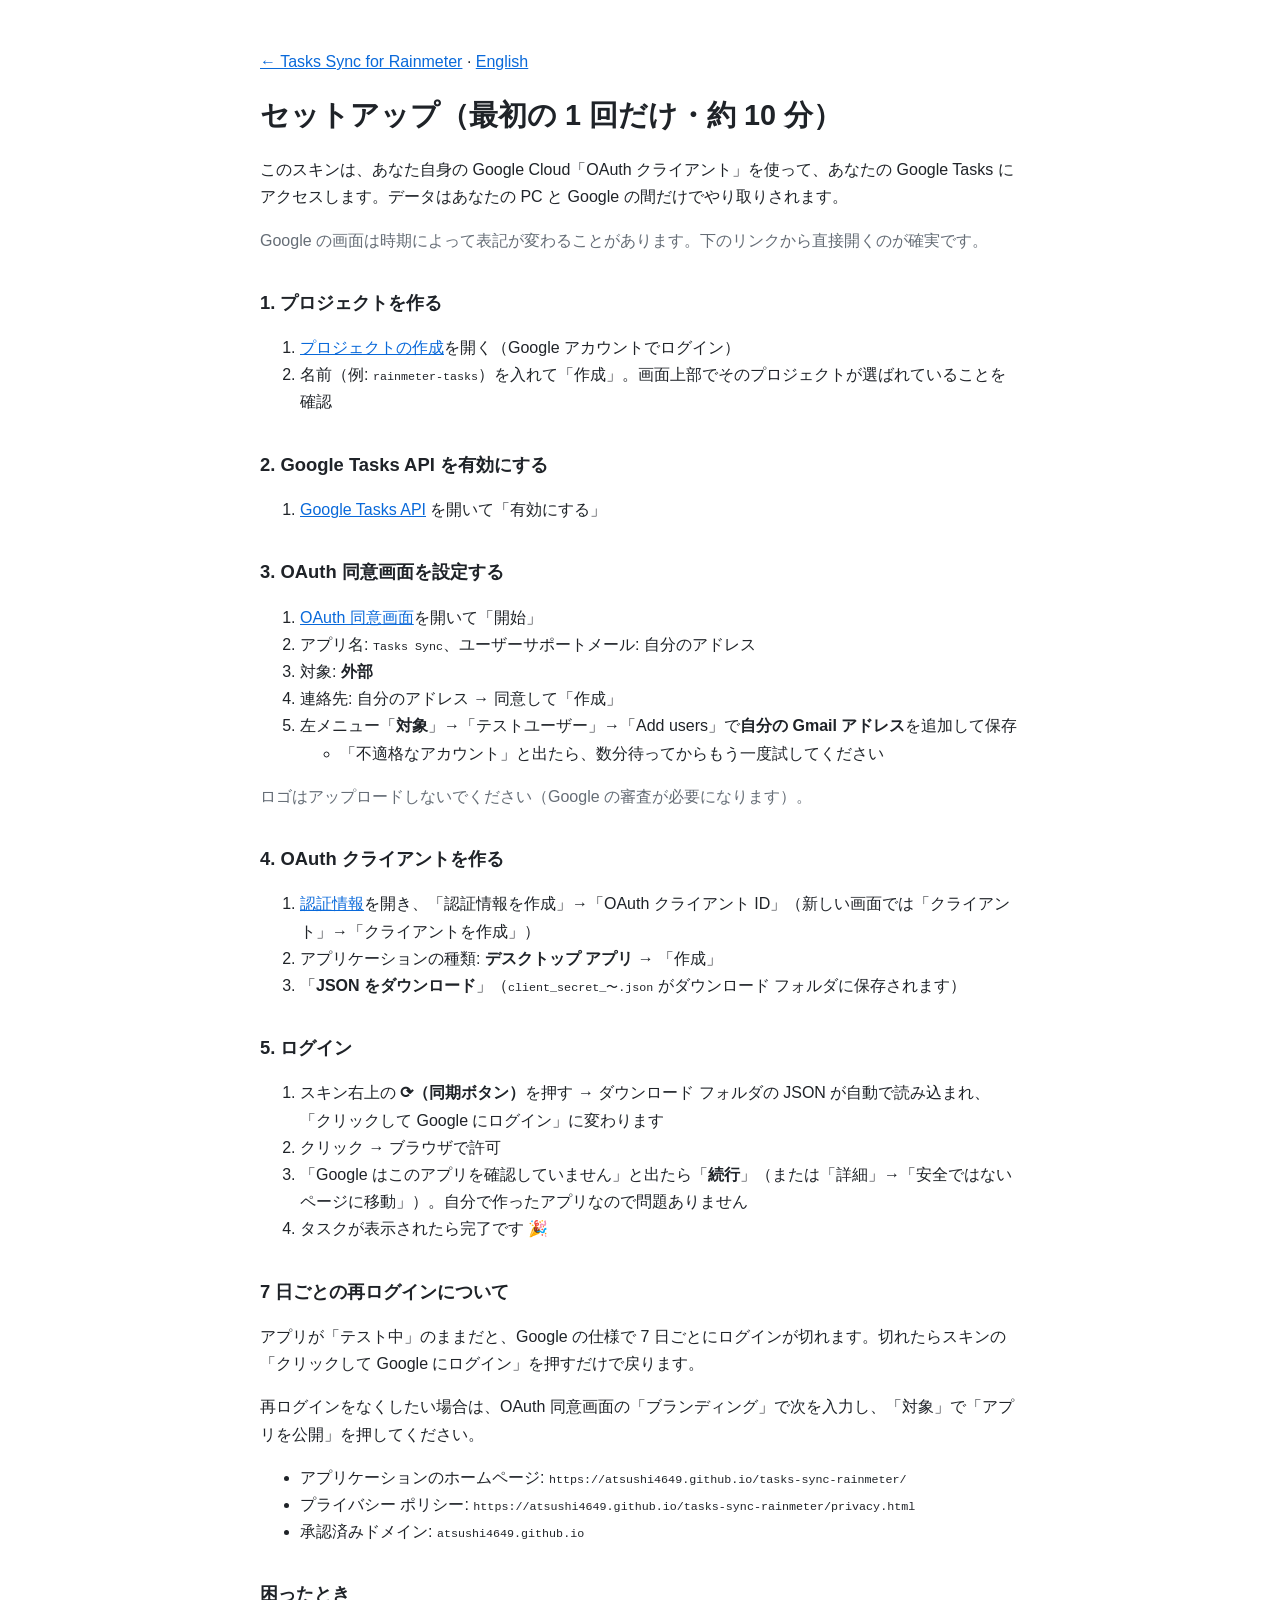
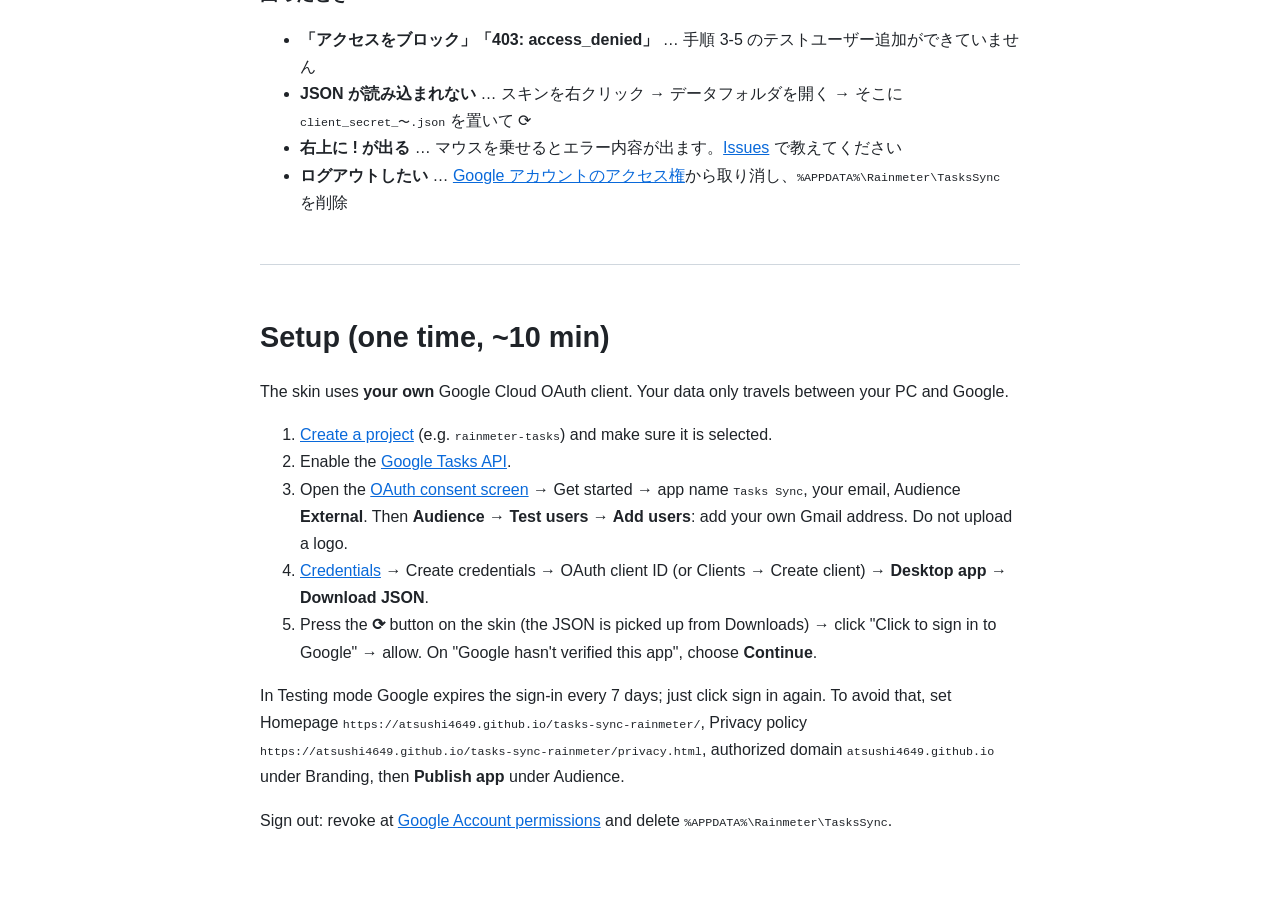
==== docs/setup.html @ 5cc7e820 "Tasks Sync for Rainmeter v0.1.0 Two-way Google Tasks skin: complete, add, edit, delete, switch lists" ====
<!doctype html>
<html lang="ja">
<head>
<meta charset="utf-8">
<meta name="viewport" content="width=device-width, initial-scale=1">
<title>Setup - Tasks Sync for Rainmeter</title>
<link rel="stylesheet" href="style.css">
</head>
<body>
<main>
<p><a href="./">← Tasks Sync for Rainmeter</a> · <a href="#en">English</a></p>

<h1>セットアップ（最初の 1 回だけ・約 10 分）</h1>
<p>このスキンは、あなた自身の Google Cloud「OAuth クライアント」を使って、あなたの Google Tasks にアクセスします。データはあなたの PC と Google の間だけでやり取りされます。</p>
<p class="muted">Google の画面は時期によって表記が変わることがあります。下のリンクから直接開くのが確実です。</p>

<h2>1. プロジェクトを作る</h2>
<ol>
<li><a href="https://console.cloud.google.com/projectcreate" target="_blank">プロジェクトの作成</a>を開く（Google アカウントでログイン）</li>
<li>名前（例: <code>rainmeter-tasks</code>）を入れて「作成」。画面上部でそのプロジェクトが選ばれていることを確認</li>
</ol>

<h2>2. Google Tasks API を有効にする</h2>
<ol>
<li><a href="https://console.cloud.google.com/apis/library/tasks.googleapis.com" target="_blank">Google Tasks API</a> を開いて「有効にする」</li>
</ol>

<h2>3. OAuth 同意画面を設定する</h2>
<ol>
<li><a href="https://console.cloud.google.com/apis/credentials/consent" target="_blank">OAuth 同意画面</a>を開いて「開始」</li>
<li>アプリ名: <code>Tasks Sync</code>、ユーザーサポートメール: 自分のアドレス</li>
<li>対象: <strong>外部</strong></li>
<li>連絡先: 自分のアドレス → 同意して「作成」</li>
<li>左メニュー「<strong>対象</strong>」→「テストユーザー」→「Add users」で<strong>自分の Gmail アドレス</strong>を追加して保存
  <ul><li>「不適格なアカウント」と出たら、数分待ってからもう一度試してください</li></ul></li>
</ol>
<p class="muted">ロゴはアップロードしないでください（Google の審査が必要になります）。</p>

<h2>4. OAuth クライアントを作る</h2>
<ol>
<li><a href="https://console.cloud.google.com/apis/credentials" target="_blank">認証情報</a>を開き、「認証情報を作成」→「OAuth クライアント ID」（新しい画面では「クライアント」→「クライアントを作成」）</li>
<li>アプリケーションの種類: <strong>デスクトップ アプリ</strong> → 「作成」</li>
<li>「<strong>JSON をダウンロード</strong>」（<code>client_secret_〜.json</code> がダウンロード フォルダに保存されます）</li>
</ol>

<h2>5. ログイン</h2>
<ol>
<li>スキン右上の <strong>⟳（同期ボタン）</strong>を押す → ダウンロード フォルダの JSON が自動で読み込まれ、「クリックして Google にログイン」に変わります</li>
<li>クリック → ブラウザで許可</li>
<li>「Google はこのアプリを確認していません」と出たら「<strong>続行</strong>」（または「詳細」→「安全ではないページに移動」）。自分で作ったアプリなので問題ありません</li>
<li>タスクが表示されたら完了です 🎉</li>
</ol>

<h2>7 日ごとの再ログインについて</h2>
<p>アプリが「テスト中」のままだと、Google の仕様で 7 日ごとにログインが切れます。切れたらスキンの「クリックして Google にログイン」を押すだけで戻ります。</p>
<p>再ログインをなくしたい場合は、OAuth 同意画面の「ブランディング」で次を入力し、「対象」で「アプリを公開」を押してください。</p>
<ul>
<li>アプリケーションのホームページ: <code>https://atsushi4649.github.io/tasks-sync-rainmeter/</code></li>
<li>プライバシー ポリシー: <code>https://atsushi4649.github.io/tasks-sync-rainmeter/privacy.html</code></li>
<li>承認済みドメイン: <code>atsushi4649.github.io</code></li>
</ul>

<h2>困ったとき</h2>
<ul>
<li><strong>「アクセスをブロック」「403: access_denied」</strong> … 手順 3-5 のテストユーザー追加ができていません</li>
<li><strong>JSON が読み込まれない</strong> … スキンを右クリック → データフォルダを開く → そこに <code>client_secret_〜.json</code> を置いて ⟳</li>
<li><strong>右上に ! が出る</strong> … マウスを乗せるとエラー内容が出ます。<a href="https://github.com/atsushi4649/tasks-sync-rainmeter/issues">Issues</a> で教えてください</li>
<li><strong>ログアウトしたい</strong> … <a href="https://myaccount.google.com/permissions">Google アカウントのアクセス権</a>から取り消し、<code>%APPDATA%\Rainmeter\TasksSync</code> を削除</li>
</ul>

<hr>

<h1 id="en">Setup (one time, ~10 min)</h1>
<p>The skin uses <strong>your own</strong> Google Cloud OAuth client. Your data only travels between your PC and Google.</p>
<ol>
<li><a href="https://console.cloud.google.com/projectcreate" target="_blank">Create a project</a> (e.g. <code>rainmeter-tasks</code>) and make sure it is selected.</li>
<li>Enable the <a href="https://console.cloud.google.com/apis/library/tasks.googleapis.com" target="_blank">Google Tasks API</a>.</li>
<li>Open the <a href="https://console.cloud.google.com/apis/credentials/consent" target="_blank">OAuth consent screen</a> → Get started → app name <code>Tasks Sync</code>, your email, Audience <strong>External</strong>. Then <strong>Audience → Test users → Add users</strong>: add your own Gmail address. Do not upload a logo.</li>
<li><a href="https://console.cloud.google.com/apis/credentials" target="_blank">Credentials</a> → Create credentials → OAuth client ID (or Clients → Create client) → <strong>Desktop app</strong> → <strong>Download JSON</strong>.</li>
<li>Press the <strong>⟳</strong> button on the skin (the JSON is picked up from Downloads) → click "Click to sign in to Google" → allow. On "Google hasn't verified this app", choose <strong>Continue</strong>.</li>
</ol>
<p>In Testing mode Google expires the sign-in every 7 days; just click sign in again. To avoid that, set Homepage <code>https://atsushi4649.github.io/tasks-sync-rainmeter/</code>, Privacy policy <code>https://atsushi4649.github.io/tasks-sync-rainmeter/privacy.html</code>, authorized domain <code>atsushi4649.github.io</code> under Branding, then <strong>Publish app</strong> under Audience.</p>
<p>Sign out: revoke at <a href="https://myaccount.google.com/permissions">Google Account permissions</a> and delete <code>%APPDATA%\Rainmeter\TasksSync</code>.</p>
</main>
</body>
</html>
---- docs/style.css ----
:root { --bg: #ffffff; --fg: #1f2328; --muted: #656d76; --link: #0969da; --line: #d0d7de; }
@media (prefers-color-scheme: dark) {
  :root { --bg: #0d1117; --fg: #e6edf3; --muted: #8d96a0; --link: #4493f8; --line: #30363d; }
}
body { margin: 0; background: var(--bg); color: var(--fg);
  font-family: "Segoe UI", "Yu Gothic UI", "Hiragino Sans", sans-serif; line-height: 1.7; }
main { max-width: 760px; margin: 0 auto; padding: 32px 16px 64px; }
a { color: var(--link); }
h1 { font-size: 1.8rem; margin: 0.5em 0 0.3em; }
h2 { font-size: 1.15rem; margin-top: 1.8em; }
.lead { font-size: 1.15rem; }
.muted { color: var(--muted); }
code { font-size: 0.9em; }
hr { border: 0; border-top: 1px solid var(--line); margin: 48px 0; }
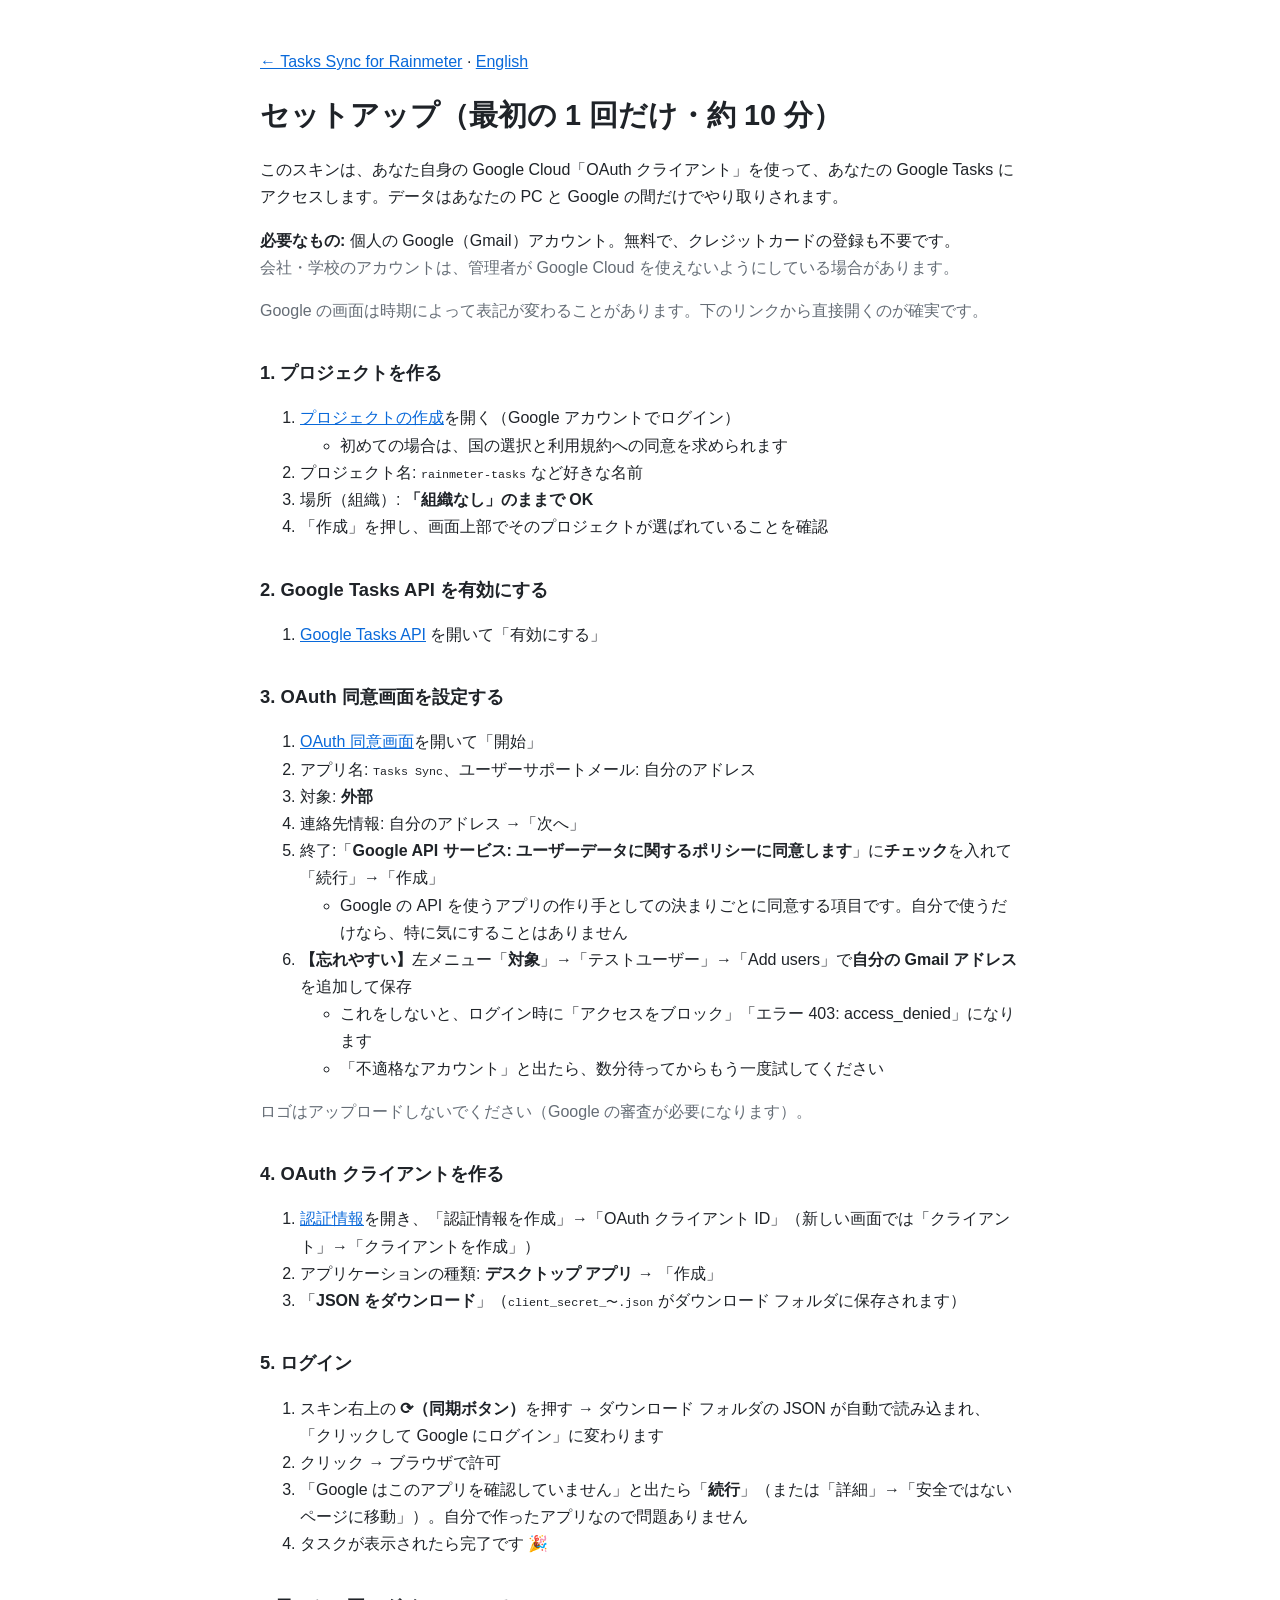
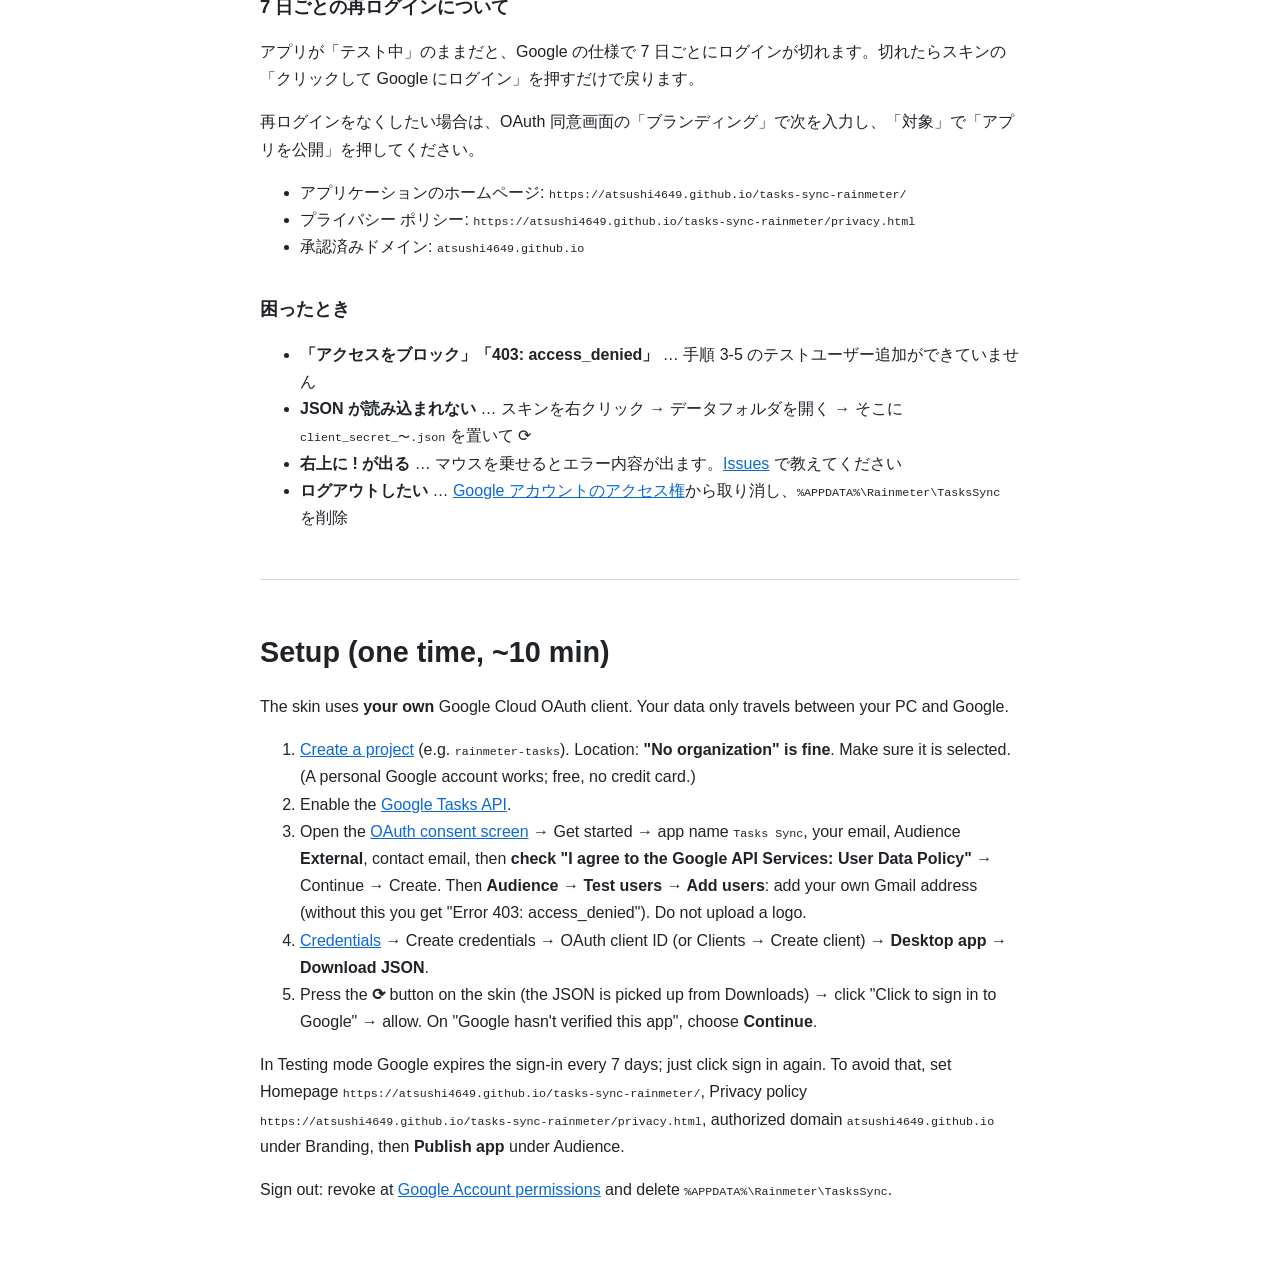
==== commit e5e04c2b: "Setup guide: no-organization note, policy checkbox, test-user warning Co-Authored-By: Claude Opus 5." ====
--- a/docs/setup.html
+++ b/docs/setup.html
@@ -12,12 +12,17 @@
 
 <h1>セットアップ（最初の 1 回だけ・約 10 分）</h1>
 <p>このスキンは、あなた自身の Google Cloud「OAuth クライアント」を使って、あなたの Google Tasks にアクセスします。データはあなたの PC と Google の間だけでやり取りされます。</p>
+<p><strong>必要なもの:</strong> 個人の Google（Gmail）アカウント。無料で、クレジットカードの登録も不要です。<br>
+<span class="muted">会社・学校のアカウントは、管理者が Google Cloud を使えないようにしている場合があります。</span></p>
 <p class="muted">Google の画面は時期によって表記が変わることがあります。下のリンクから直接開くのが確実です。</p>
 
 <h2>1. プロジェクトを作る</h2>
 <ol>
-<li><a href="https://console.cloud.google.com/projectcreate" target="_blank">プロジェクトの作成</a>を開く（Google アカウントでログイン）</li>
-<li>名前（例: <code>rainmeter-tasks</code>）を入れて「作成」。画面上部でそのプロジェクトが選ばれていることを確認</li>
+<li><a href="https://console.cloud.google.com/projectcreate" target="_blank">プロジェクトの作成</a>を開く（Google アカウントでログイン）
+  <ul><li>初めての場合は、国の選択と利用規約への同意を求められます</li></ul></li>
+<li>プロジェクト名: <code>rainmeter-tasks</code> など好きな名前</li>
+<li>場所（組織）: <strong>「組織なし」のままで OK</strong></li>
+<li>「作成」を押し、画面上部でそのプロジェクトが選ばれていることを確認</li>
 </ol>
 
 <h2>2. Google Tasks API を有効にする</h2>
@@ -30,9 +35,12 @@
 <li><a href="https://console.cloud.google.com/apis/credentials/consent" target="_blank">OAuth 同意画面</a>を開いて「開始」</li>
 <li>アプリ名: <code>Tasks Sync</code>、ユーザーサポートメール: 自分のアドレス</li>
 <li>対象: <strong>外部</strong></li>
-<li>連絡先: 自分のアドレス → 同意して「作成」</li>
-<li>左メニュー「<strong>対象</strong>」→「テストユーザー」→「Add users」で<strong>自分の Gmail アドレス</strong>を追加して保存
-  <ul><li>「不適格なアカウント」と出たら、数分待ってからもう一度試してください</li></ul></li>
+<li>連絡先情報: 自分のアドレス →「次へ」</li>
+<li>終了:「<strong>Google API サービス: ユーザーデータに関するポリシーに同意します</strong>」に<strong>チェック</strong>を入れて「続行」→「作成」
+  <ul><li>Google の API を使うアプリの作り手としての決まりごとに同意する項目です。自分で使うだけなら、特に気にすることはありません</li></ul></li>
+<li><strong>【忘れやすい】</strong>左メニュー「<strong>対象</strong>」→「テストユーザー」→「Add users」で<strong>自分の Gmail アドレス</strong>を追加して保存
+  <ul><li>これをしないと、ログイン時に「アクセスをブロック」「エラー 403: access_denied」になります</li>
+  <li>「不適格なアカウント」と出たら、数分待ってからもう一度試してください</li></ul></li>
 </ol>
 <p class="muted">ロゴはアップロードしないでください（Google の審査が必要になります）。</p>
 
@@ -73,9 +81,9 @@
 <h1 id="en">Setup (one time, ~10 min)</h1>
 <p>The skin uses <strong>your own</strong> Google Cloud OAuth client. Your data only travels between your PC and Google.</p>
 <ol>
-<li><a href="https://console.cloud.google.com/projectcreate" target="_blank">Create a project</a> (e.g. <code>rainmeter-tasks</code>) and make sure it is selected.</li>
+<li><a href="https://console.cloud.google.com/projectcreate" target="_blank">Create a project</a> (e.g. <code>rainmeter-tasks</code>). Location: <strong>"No organization" is fine</strong>. Make sure it is selected. (A personal Google account works; free, no credit card.)</li>
 <li>Enable the <a href="https://console.cloud.google.com/apis/library/tasks.googleapis.com" target="_blank">Google Tasks API</a>.</li>
-<li>Open the <a href="https://console.cloud.google.com/apis/credentials/consent" target="_blank">OAuth consent screen</a> → Get started → app name <code>Tasks Sync</code>, your email, Audience <strong>External</strong>. Then <strong>Audience → Test users → Add users</strong>: add your own Gmail address. Do not upload a logo.</li>
+<li>Open the <a href="https://console.cloud.google.com/apis/credentials/consent" target="_blank">OAuth consent screen</a> → Get started → app name <code>Tasks Sync</code>, your email, Audience <strong>External</strong>, contact email, then <strong>check "I agree to the Google API Services: User Data Policy"</strong> → Continue → Create. Then <strong>Audience → Test users → Add users</strong>: add your own Gmail address (without this you get "Error 403: access_denied"). Do not upload a logo.</li>
 <li><a href="https://console.cloud.google.com/apis/credentials" target="_blank">Credentials</a> → Create credentials → OAuth client ID (or Clients → Create client) → <strong>Desktop app</strong> → <strong>Download JSON</strong>.</li>
 <li>Press the <strong>⟳</strong> button on the skin (the JSON is picked up from Downloads) → click "Click to sign in to Google" → allow. On "Google hasn't verified this app", choose <strong>Continue</strong>.</li>
 </ol>
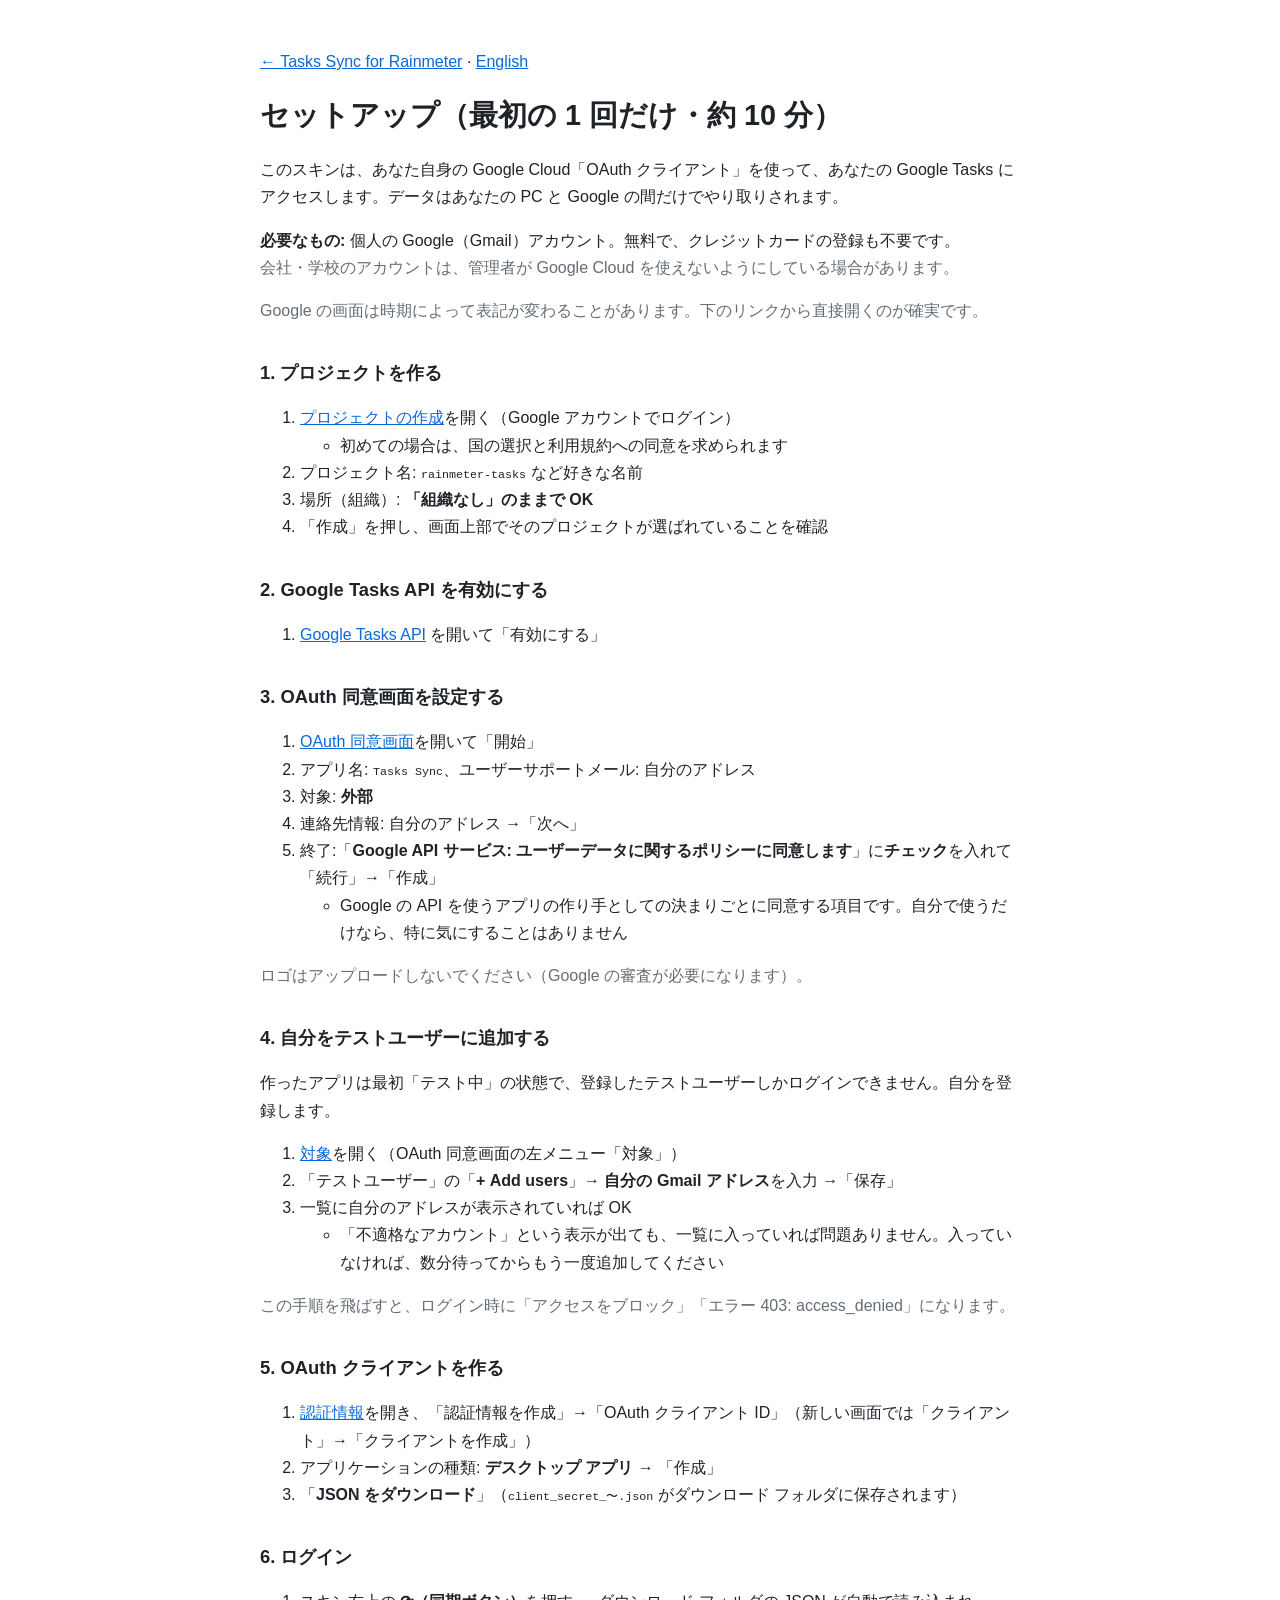
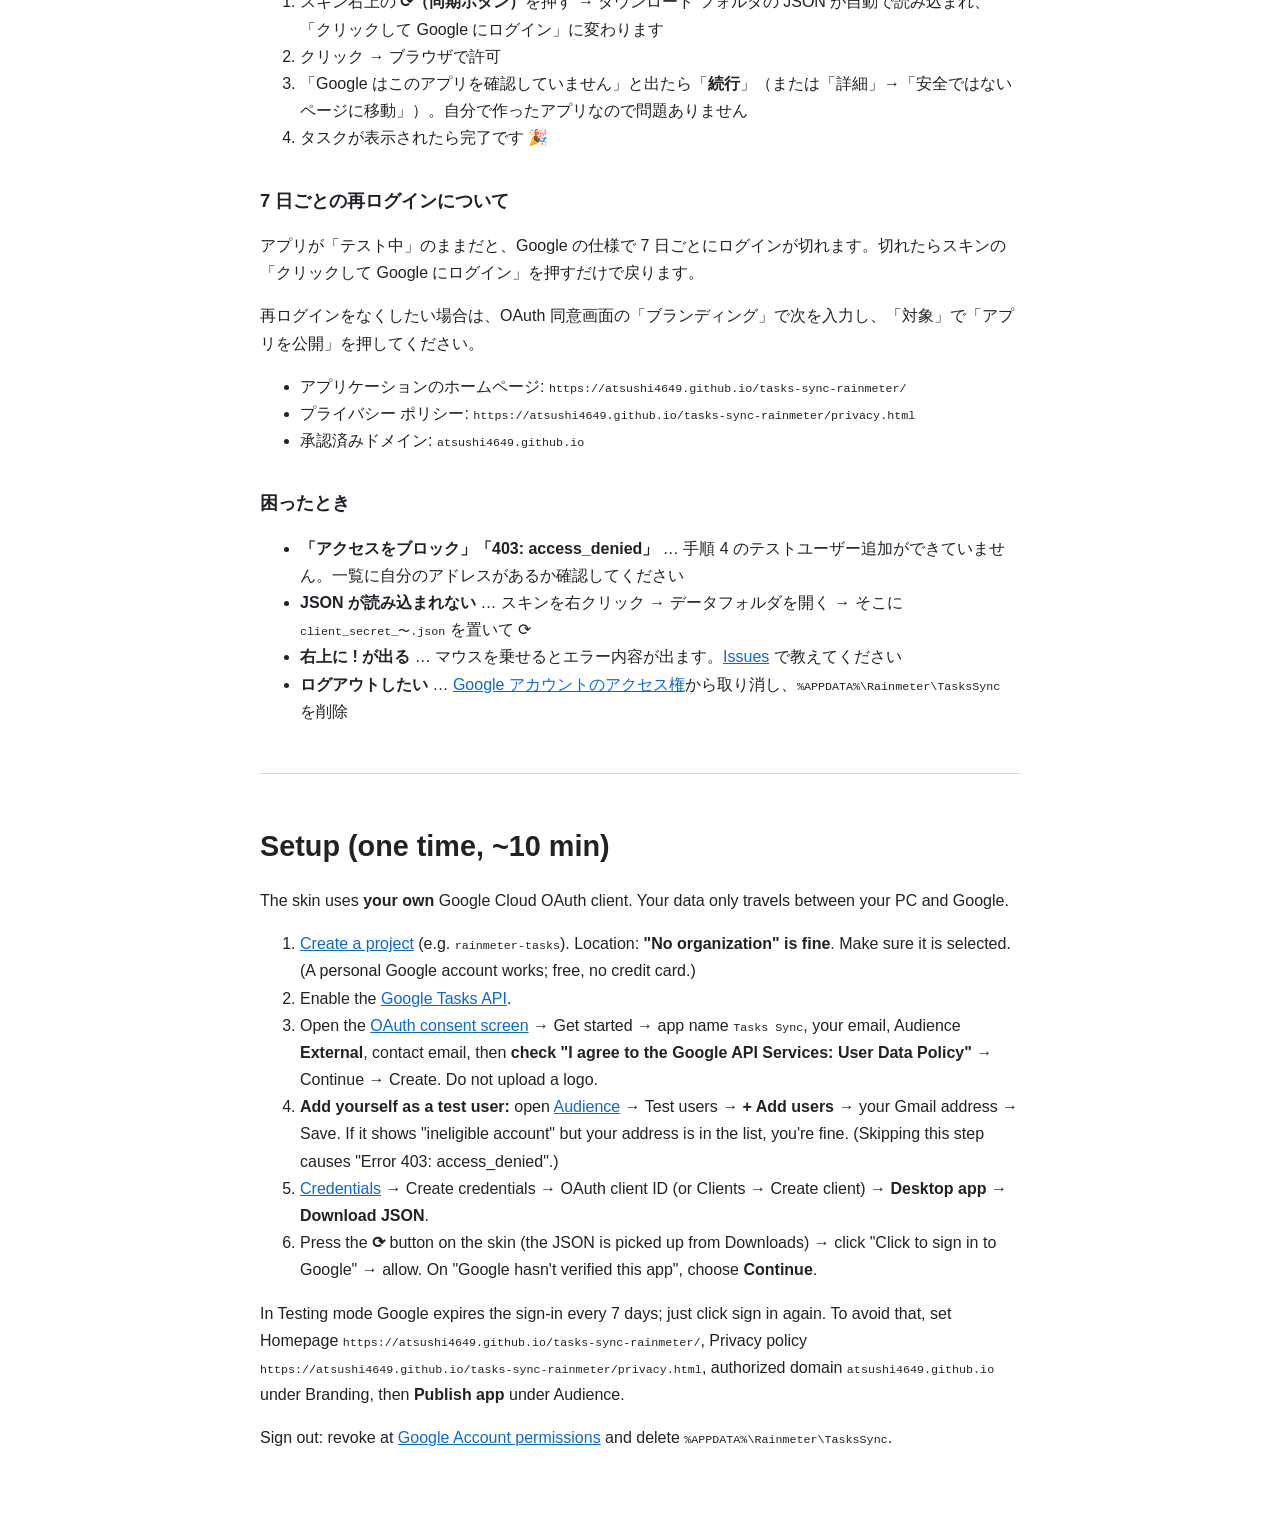
==== commit fcaf2710: "Setup guide: make adding a test user its own step Co-Authored-By: Claude Opus 5.5 <noreply@anthropic" ====
--- a/docs/setup.html
+++ b/docs/setup.html
@@ -38,20 +38,27 @@
 <li>連絡先情報: 自分のアドレス →「次へ」</li>
 <li>終了:「<strong>Google API サービス: ユーザーデータに関するポリシーに同意します</strong>」に<strong>チェック</strong>を入れて「続行」→「作成」
   <ul><li>Google の API を使うアプリの作り手としての決まりごとに同意する項目です。自分で使うだけなら、特に気にすることはありません</li></ul></li>
-<li><strong>【忘れやすい】</strong>左メニュー「<strong>対象</strong>」→「テストユーザー」→「Add users」で<strong>自分の Gmail アドレス</strong>を追加して保存
-  <ul><li>これをしないと、ログイン時に「アクセスをブロック」「エラー 403: access_denied」になります</li>
-  <li>「不適格なアカウント」と出たら、数分待ってからもう一度試してください</li></ul></li>
 </ol>
 <p class="muted">ロゴはアップロードしないでください（Google の審査が必要になります）。</p>
 
-<h2>4. OAuth クライアントを作る</h2>
+<h2>4. 自分をテストユーザーに追加する</h2>
+<p>作ったアプリは最初「テスト中」の状態で、登録したテストユーザーしかログインできません。自分を登録します。</p>
+<ol>
+<li><a href="https://console.cloud.google.com/auth/audience" target="_blank">対象</a>を開く（OAuth 同意画面の左メニュー「対象」）</li>
+<li>「テストユーザー」の「<strong>+ Add users</strong>」→ <strong>自分の Gmail アドレス</strong>を入力 →「保存」</li>
+<li>一覧に自分のアドレスが表示されていれば OK
+  <ul><li>「不適格なアカウント」という表示が出ても、一覧に入っていれば問題ありません。入っていなければ、数分待ってからもう一度追加してください</li></ul></li>
+</ol>
+<p class="muted">この手順を飛ばすと、ログイン時に「アクセスをブロック」「エラー 403: access_denied」になります。</p>
+
+<h2>5. OAuth クライアントを作る</h2>
 <ol>
 <li><a href="https://console.cloud.google.com/apis/credentials" target="_blank">認証情報</a>を開き、「認証情報を作成」→「OAuth クライアント ID」（新しい画面では「クライアント」→「クライアントを作成」）</li>
 <li>アプリケーションの種類: <strong>デスクトップ アプリ</strong> → 「作成」</li>
 <li>「<strong>JSON をダウンロード</strong>」（<code>client_secret_〜.json</code> がダウンロード フォルダに保存されます）</li>
 </ol>
 
-<h2>5. ログイン</h2>
+<h2>6. ログイン</h2>
 <ol>
 <li>スキン右上の <strong>⟳（同期ボタン）</strong>を押す → ダウンロード フォルダの JSON が自動で読み込まれ、「クリックして Google にログイン」に変わります</li>
 <li>クリック → ブラウザで許可</li>
@@ -70,7 +77,7 @@
 
 <h2>困ったとき</h2>
 <ul>
-<li><strong>「アクセスをブロック」「403: access_denied」</strong> … 手順 3-5 のテストユーザー追加ができていません</li>
+<li><strong>「アクセスをブロック」「403: access_denied」</strong> … 手順 4 のテストユーザー追加ができていません。一覧に自分のアドレスがあるか確認してください</li>
 <li><strong>JSON が読み込まれない</strong> … スキンを右クリック → データフォルダを開く → そこに <code>client_secret_〜.json</code> を置いて ⟳</li>
 <li><strong>右上に ! が出る</strong> … マウスを乗せるとエラー内容が出ます。<a href="https://github.com/atsushi4649/tasks-sync-rainmeter/issues">Issues</a> で教えてください</li>
 <li><strong>ログアウトしたい</strong> … <a href="https://myaccount.google.com/permissions">Google アカウントのアクセス権</a>から取り消し、<code>%APPDATA%\Rainmeter\TasksSync</code> を削除</li>
@@ -83,7 +90,8 @@
 <ol>
 <li><a href="https://console.cloud.google.com/projectcreate" target="_blank">Create a project</a> (e.g. <code>rainmeter-tasks</code>). Location: <strong>"No organization" is fine</strong>. Make sure it is selected. (A personal Google account works; free, no credit card.)</li>
 <li>Enable the <a href="https://console.cloud.google.com/apis/library/tasks.googleapis.com" target="_blank">Google Tasks API</a>.</li>
-<li>Open the <a href="https://console.cloud.google.com/apis/credentials/consent" target="_blank">OAuth consent screen</a> → Get started → app name <code>Tasks Sync</code>, your email, Audience <strong>External</strong>, contact email, then <strong>check "I agree to the Google API Services: User Data Policy"</strong> → Continue → Create. Then <strong>Audience → Test users → Add users</strong>: add your own Gmail address (without this you get "Error 403: access_denied"). Do not upload a logo.</li>
+<li>Open the <a href="https://console.cloud.google.com/apis/credentials/consent" target="_blank">OAuth consent screen</a> → Get started → app name <code>Tasks Sync</code>, your email, Audience <strong>External</strong>, contact email, then <strong>check "I agree to the Google API Services: User Data Policy"</strong> → Continue → Create. Do not upload a logo.</li>
+<li><strong>Add yourself as a test user:</strong> open <a href="https://console.cloud.google.com/auth/audience" target="_blank">Audience</a> → Test users → <strong>+ Add users</strong> → your Gmail address → Save. If it shows "ineligible account" but your address is in the list, you're fine. (Skipping this step causes "Error 403: access_denied".)</li>
 <li><a href="https://console.cloud.google.com/apis/credentials" target="_blank">Credentials</a> → Create credentials → OAuth client ID (or Clients → Create client) → <strong>Desktop app</strong> → <strong>Download JSON</strong>.</li>
 <li>Press the <strong>⟳</strong> button on the skin (the JSON is picked up from Downloads) → click "Click to sign in to Google" → allow. On "Google hasn't verified this app", choose <strong>Continue</strong>.</li>
 </ol>
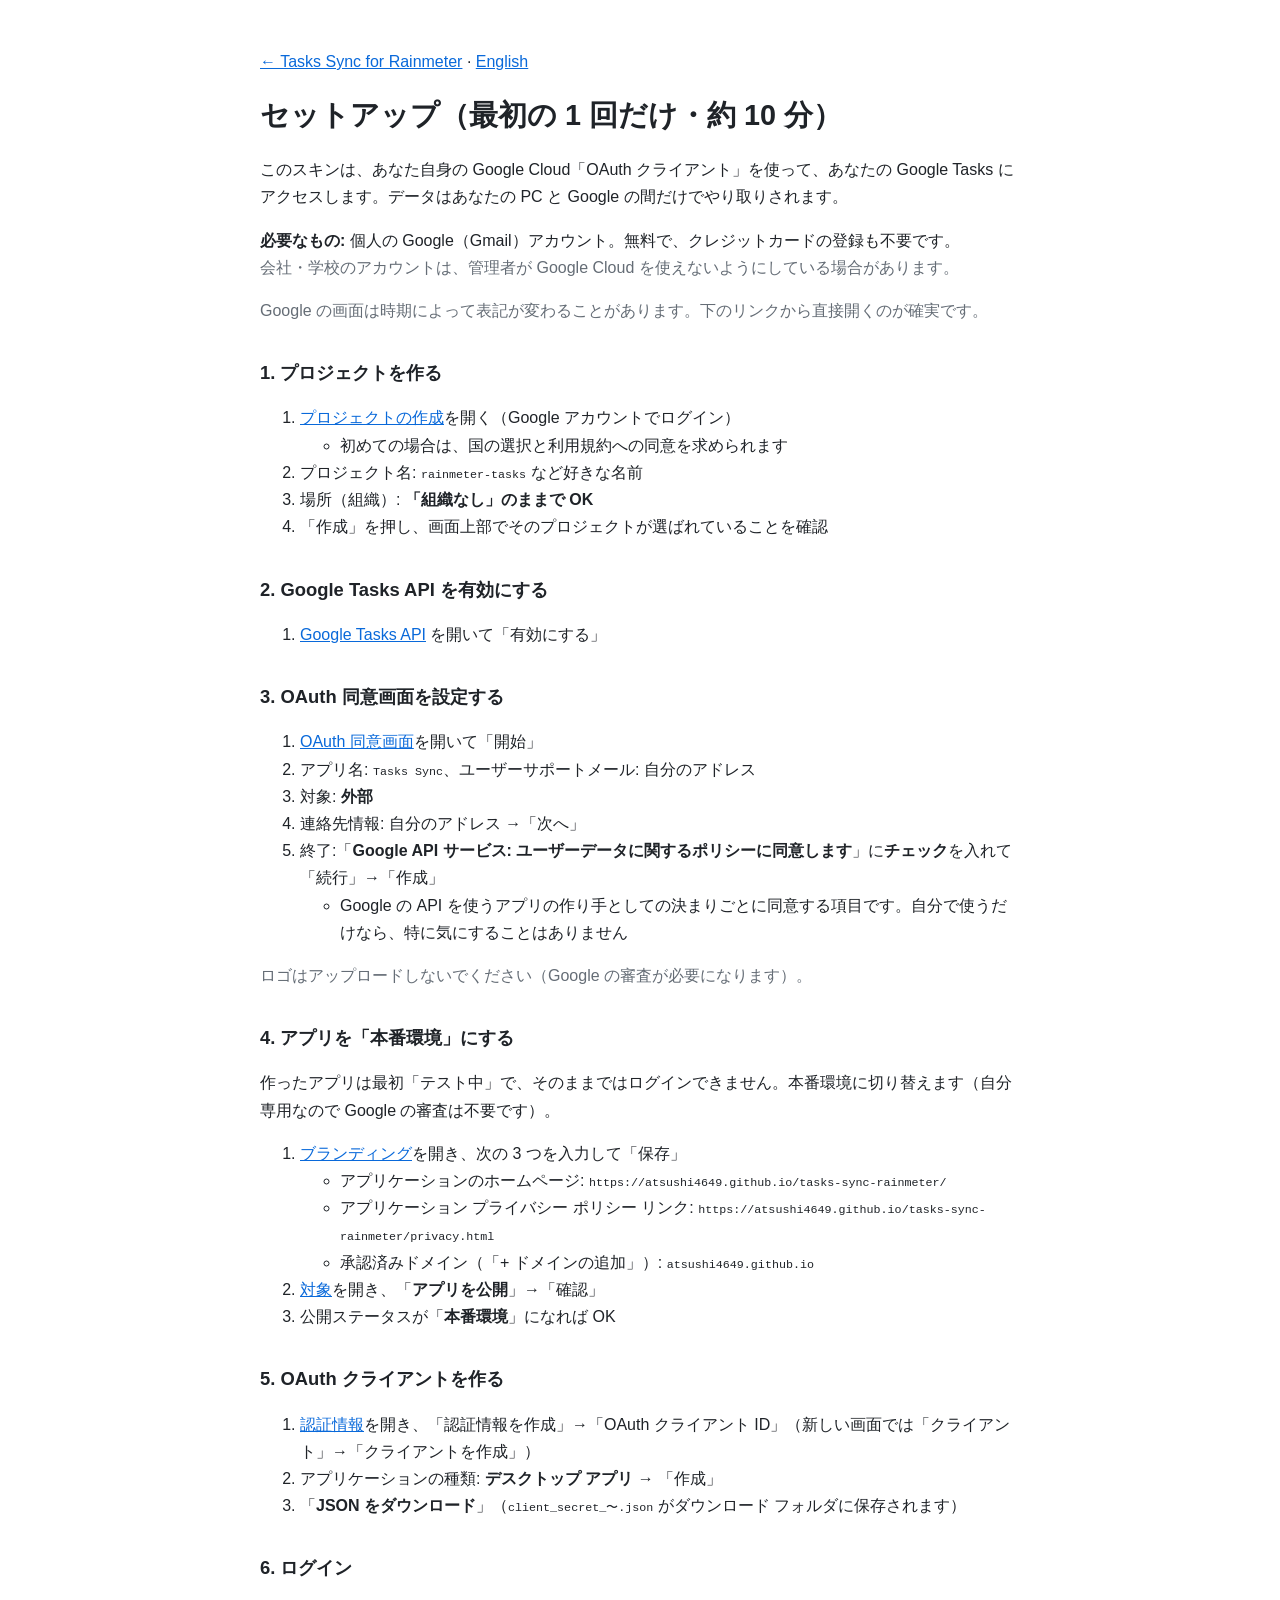
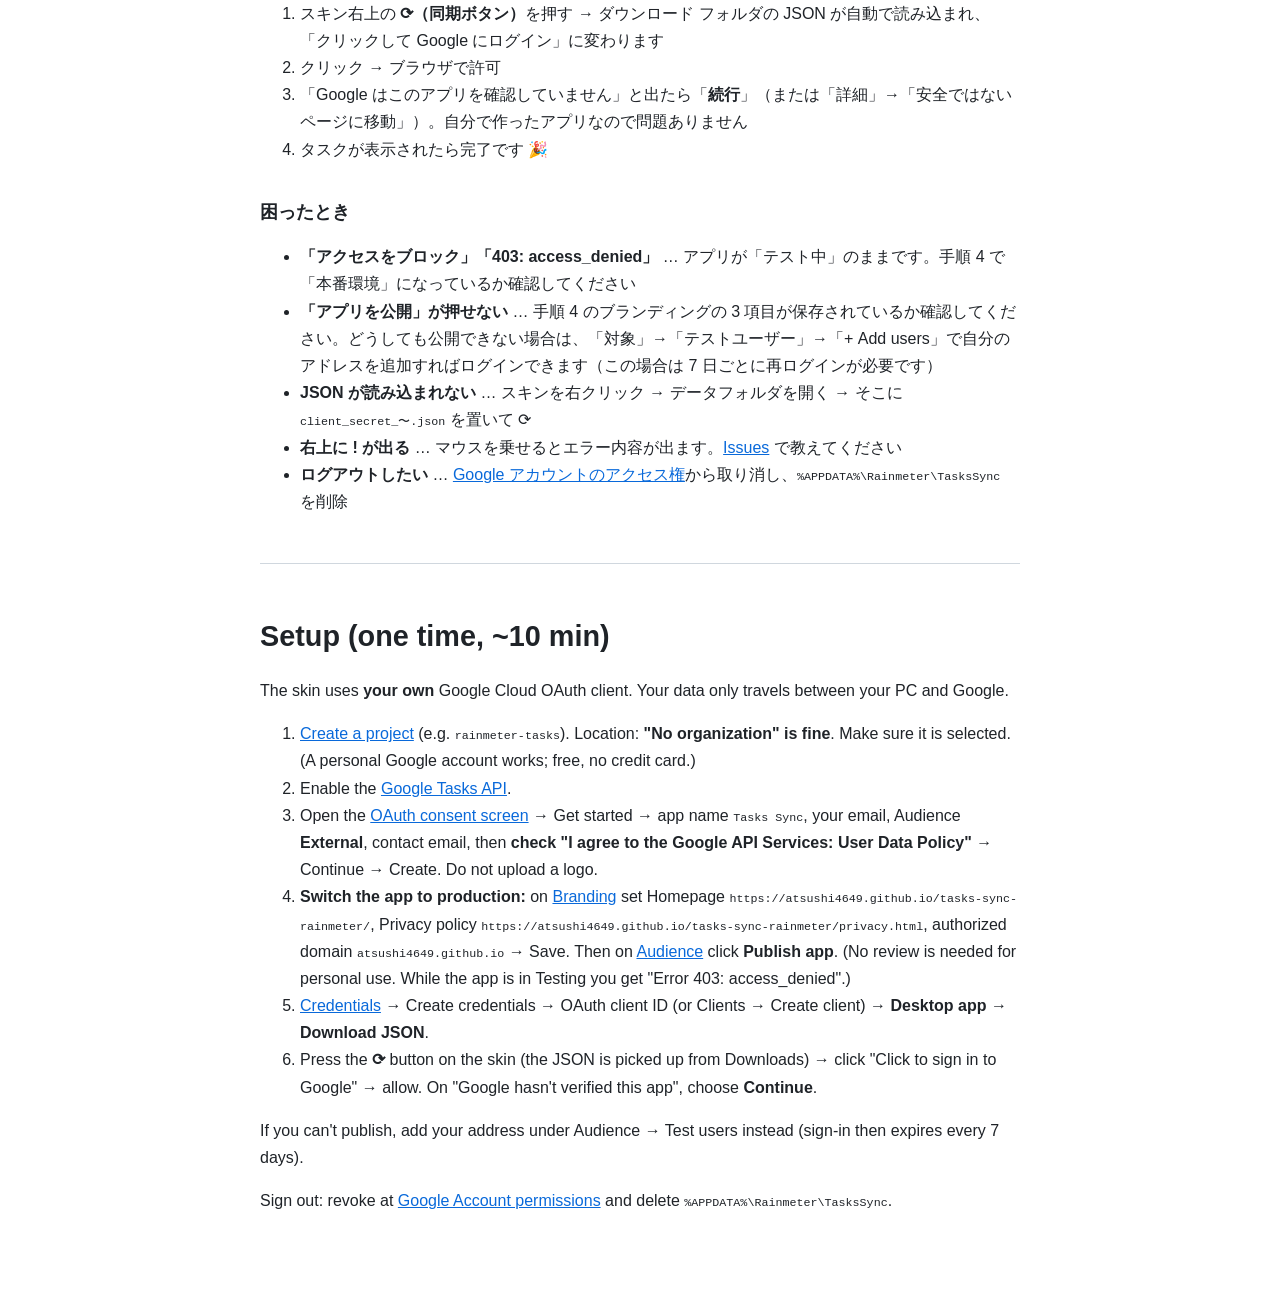
==== commit 7485e4dc: "Setup guide: publish to production instead of test users Verified that a user's own project can be p" ====
--- a/docs/setup.html
+++ b/docs/setup.html
@@ -41,16 +41,18 @@
 </ol>
 <p class="muted">ロゴはアップロードしないでください（Google の審査が必要になります）。</p>
 
-<h2>4. 自分をテストユーザーに追加する</h2>
-<p>作ったアプリは最初「テスト中」の状態で、登録したテストユーザーしかログインできません。自分を登録します。</p>
+<h2>4. アプリを「本番環境」にする</h2>
+<p>作ったアプリは最初「テスト中」で、そのままではログインできません。本番環境に切り替えます（自分専用なので Google の審査は不要です）。</p>
 <ol>
-<li><a href="https://console.cloud.google.com/auth/audience" target="_blank">対象</a>を開く（OAuth 同意画面の左メニュー「対象」）</li>
-<li>「テストユーザー」の「<strong>+ Add users</strong>」→ <strong>自分の Gmail アドレス</strong>を入力 →「保存」</li>
-<li>一覧に自分のアドレスが表示されていれば OK
-  <ul><li>「不適格なアカウント」という表示が出ても、一覧に入っていれば問題ありません。入っていなければ、数分待ってからもう一度追加してください</li></ul></li>
+<li><a href="https://console.cloud.google.com/auth/branding" target="_blank">ブランディング</a>を開き、次の 3 つを入力して「保存」
+  <ul>
+  <li>アプリケーションのホームページ: <code>https://atsushi4649.github.io/tasks-sync-rainmeter/</code></li>
+  <li>アプリケーション プライバシー ポリシー リンク: <code>https://atsushi4649.github.io/tasks-sync-rainmeter/privacy.html</code></li>
+  <li>承認済みドメイン（「+ ドメインの追加」）: <code>atsushi4649.github.io</code></li>
+  </ul></li>
+<li><a href="https://console.cloud.google.com/auth/audience" target="_blank">対象</a>を開き、「<strong>アプリを公開</strong>」→「確認」</li>
+<li>公開ステータスが「<strong>本番環境</strong>」になれば OK</li>
 </ol>
-<p class="muted">この手順を飛ばすと、ログイン時に「アクセスをブロック」「エラー 403: access_denied」になります。</p>
-
 <h2>5. OAuth クライアントを作る</h2>
 <ol>
 <li><a href="https://console.cloud.google.com/apis/credentials" target="_blank">認証情報</a>を開き、「認証情報を作成」→「OAuth クライアント ID」（新しい画面では「クライアント」→「クライアントを作成」）</li>
@@ -66,18 +68,10 @@
 <li>タスクが表示されたら完了です 🎉</li>
 </ol>
 
-<h2>7 日ごとの再ログインについて</h2>
-<p>アプリが「テスト中」のままだと、Google の仕様で 7 日ごとにログインが切れます。切れたらスキンの「クリックして Google にログイン」を押すだけで戻ります。</p>
-<p>再ログインをなくしたい場合は、OAuth 同意画面の「ブランディング」で次を入力し、「対象」で「アプリを公開」を押してください。</p>
-<ul>
-<li>アプリケーションのホームページ: <code>https://atsushi4649.github.io/tasks-sync-rainmeter/</code></li>
-<li>プライバシー ポリシー: <code>https://atsushi4649.github.io/tasks-sync-rainmeter/privacy.html</code></li>
-<li>承認済みドメイン: <code>atsushi4649.github.io</code></li>
-</ul>
-
 <h2>困ったとき</h2>
 <ul>
-<li><strong>「アクセスをブロック」「403: access_denied」</strong> … 手順 4 のテストユーザー追加ができていません。一覧に自分のアドレスがあるか確認してください</li>
+<li><strong>「アクセスをブロック」「403: access_denied」</strong> … アプリが「テスト中」のままです。手順 4 で「本番環境」になっているか確認してください</li>
+<li><strong>「アプリを公開」が押せない</strong> … 手順 4 のブランディングの 3 項目が保存されているか確認してください。どうしても公開できない場合は、「対象」→「テストユーザー」→「+ Add users」で自分のアドレスを追加すればログインできます（この場合は 7 日ごとに再ログインが必要です）</li>
 <li><strong>JSON が読み込まれない</strong> … スキンを右クリック → データフォルダを開く → そこに <code>client_secret_〜.json</code> を置いて ⟳</li>
 <li><strong>右上に ! が出る</strong> … マウスを乗せるとエラー内容が出ます。<a href="https://github.com/atsushi4649/tasks-sync-rainmeter/issues">Issues</a> で教えてください</li>
 <li><strong>ログアウトしたい</strong> … <a href="https://myaccount.google.com/permissions">Google アカウントのアクセス権</a>から取り消し、<code>%APPDATA%\Rainmeter\TasksSync</code> を削除</li>
@@ -91,12 +85,11 @@
 <li><a href="https://console.cloud.google.com/projectcreate" target="_blank">Create a project</a> (e.g. <code>rainmeter-tasks</code>). Location: <strong>"No organization" is fine</strong>. Make sure it is selected. (A personal Google account works; free, no credit card.)</li>
 <li>Enable the <a href="https://console.cloud.google.com/apis/library/tasks.googleapis.com" target="_blank">Google Tasks API</a>.</li>
 <li>Open the <a href="https://console.cloud.google.com/apis/credentials/consent" target="_blank">OAuth consent screen</a> → Get started → app name <code>Tasks Sync</code>, your email, Audience <strong>External</strong>, contact email, then <strong>check "I agree to the Google API Services: User Data Policy"</strong> → Continue → Create. Do not upload a logo.</li>
-<li><strong>Add yourself as a test user:</strong> open <a href="https://console.cloud.google.com/auth/audience" target="_blank">Audience</a> → Test users → <strong>+ Add users</strong> → your Gmail address → Save. If it shows "ineligible account" but your address is in the list, you're fine. (Skipping this step causes "Error 403: access_denied".)</li>
+<li><strong>Switch the app to production:</strong> on <a href="https://console.cloud.google.com/auth/branding" target="_blank">Branding</a> set Homepage <code>https://atsushi4649.github.io/tasks-sync-rainmeter/</code>, Privacy policy <code>https://atsushi4649.github.io/tasks-sync-rainmeter/privacy.html</code>, authorized domain <code>atsushi4649.github.io</code> → Save. Then on <a href="https://console.cloud.google.com/auth/audience" target="_blank">Audience</a> click <strong>Publish app</strong>. (No review is needed for personal use. While the app is in Testing you get "Error 403: access_denied".)</li>
 <li><a href="https://console.cloud.google.com/apis/credentials" target="_blank">Credentials</a> → Create credentials → OAuth client ID (or Clients → Create client) → <strong>Desktop app</strong> → <strong>Download JSON</strong>.</li>
 <li>Press the <strong>⟳</strong> button on the skin (the JSON is picked up from Downloads) → click "Click to sign in to Google" → allow. On "Google hasn't verified this app", choose <strong>Continue</strong>.</li>
 </ol>
-<p>In Testing mode Google expires the sign-in every 7 days; just click sign in again. To avoid that, set Homepage <code>https://atsushi4649.github.io/tasks-sync-rainmeter/</code>, Privacy policy <code>https://atsushi4649.github.io/tasks-sync-rainmeter/privacy.html</code>, authorized domain <code>atsushi4649.github.io</code> under Branding, then <strong>Publish app</strong> under Audience.</p>
-<p>Sign out: revoke at <a href="https://myaccount.google.com/permissions">Google Account permissions</a> and delete <code>%APPDATA%\Rainmeter\TasksSync</code>.</p>
+<p>If you can't publish, add your address under Audience → Test users instead (sign-in then expires every 7 days).</p><p>Sign out: revoke at <a href="https://myaccount.google.com/permissions">Google Account permissions</a> and delete <code>%APPDATA%\Rainmeter\TasksSync</code>.</p>
 </main>
 </body>
 </html>
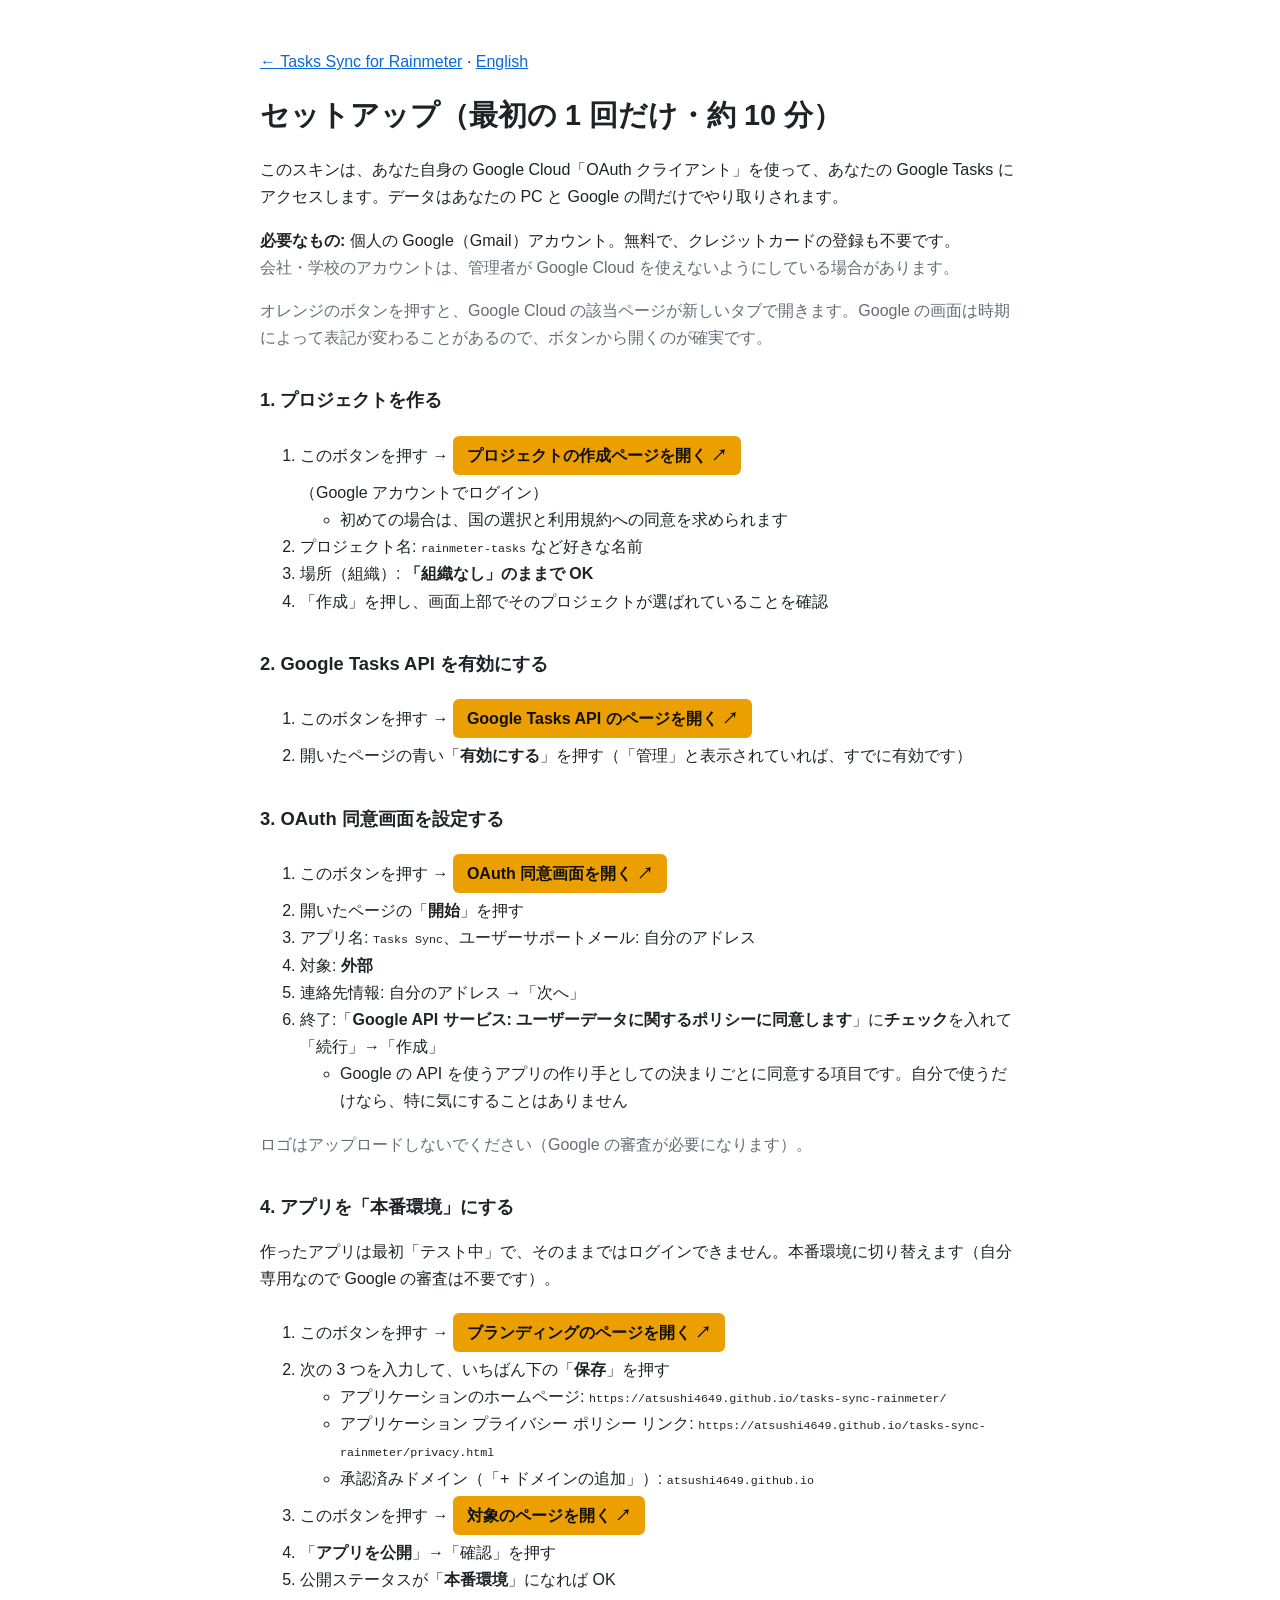
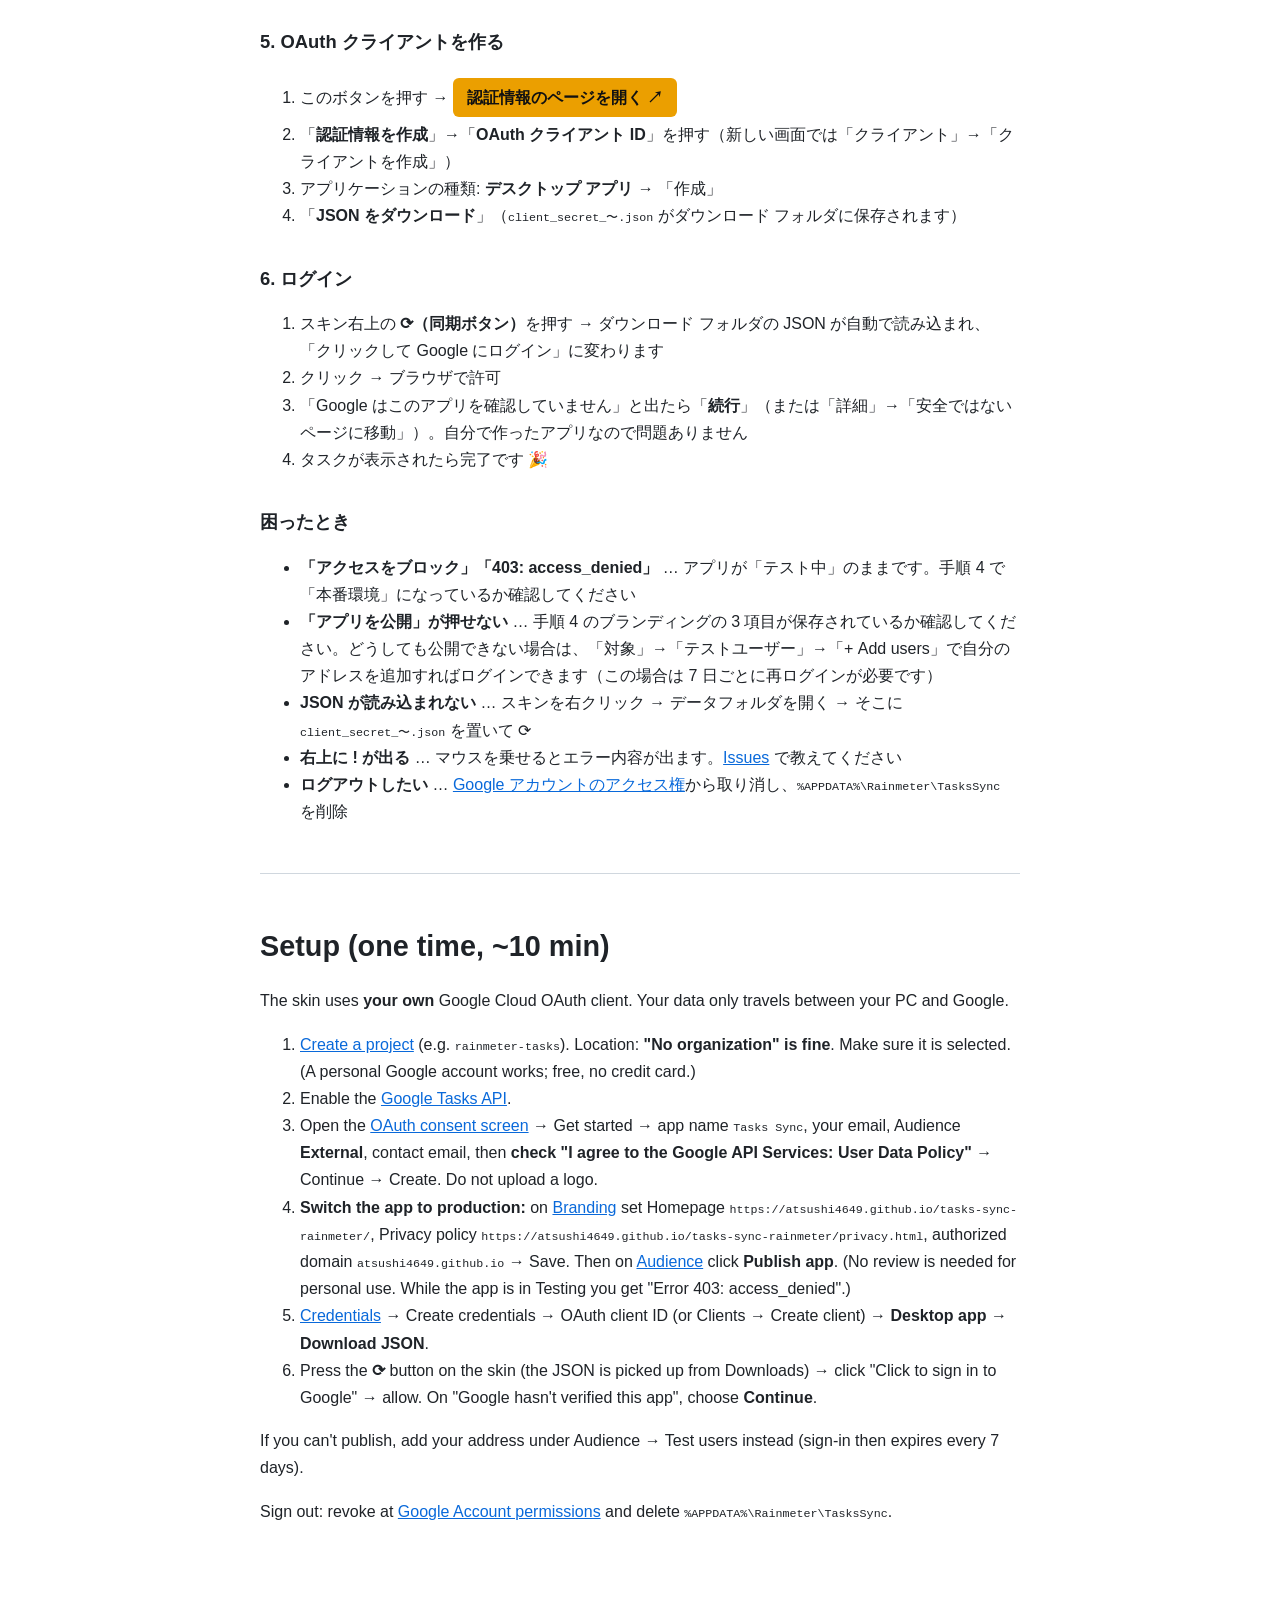
==== commit 4a3498b8: "Setup guide: button-style links with explicit 'press this' wording Co-Authored-By: Claude Opus 5.5 <" ====
--- a/docs/setup.html
+++ b/docs/setup.html
@@ -14,11 +14,11 @@
 <p>このスキンは、あなた自身の Google Cloud「OAuth クライアント」を使って、あなたの Google Tasks にアクセスします。データはあなたの PC と Google の間だけでやり取りされます。</p>
 <p><strong>必要なもの:</strong> 個人の Google（Gmail）アカウント。無料で、クレジットカードの登録も不要です。<br>
 <span class="muted">会社・学校のアカウントは、管理者が Google Cloud を使えないようにしている場合があります。</span></p>
-<p class="muted">Google の画面は時期によって表記が変わることがあります。下のリンクから直接開くのが確実です。</p>
+<p class="muted">オレンジのボタンを押すと、Google Cloud の該当ページが新しいタブで開きます。Google の画面は時期によって表記が変わることがあるので、ボタンから開くのが確実です。</p>
 
 <h2>1. プロジェクトを作る</h2>
 <ol>
-<li><a href="https://console.cloud.google.com/projectcreate" target="_blank">プロジェクトの作成</a>を開く（Google アカウントでログイン）
+<li>このボタンを押す → <a class="btn" href="https://console.cloud.google.com/projectcreate" target="_blank">プロジェクトの作成ページを開く ↗</a><br>（Google アカウントでログイン）
   <ul><li>初めての場合は、国の選択と利用規約への同意を求められます</li></ul></li>
 <li>プロジェクト名: <code>rainmeter-tasks</code> など好きな名前</li>
 <li>場所（組織）: <strong>「組織なし」のままで OK</strong></li>
@@ -27,12 +27,14 @@
 
 <h2>2. Google Tasks API を有効にする</h2>
 <ol>
-<li><a href="https://console.cloud.google.com/apis/library/tasks.googleapis.com" target="_blank">Google Tasks API</a> を開いて「有効にする」</li>
+<li>このボタンを押す → <a class="btn" href="https://console.cloud.google.com/apis/library/tasks.googleapis.com" target="_blank">Google Tasks API のページを開く ↗</a></li>
+<li>開いたページの青い「<strong>有効にする</strong>」を押す（「管理」と表示されていれば、すでに有効です）</li>
 </ol>
 
 <h2>3. OAuth 同意画面を設定する</h2>
 <ol>
-<li><a href="https://console.cloud.google.com/apis/credentials/consent" target="_blank">OAuth 同意画面</a>を開いて「開始」</li>
+<li>このボタンを押す → <a class="btn" href="https://console.cloud.google.com/apis/credentials/consent" target="_blank">OAuth 同意画面を開く ↗</a></li>
+<li>開いたページの「<strong>開始</strong>」を押す</li>
 <li>アプリ名: <code>Tasks Sync</code>、ユーザーサポートメール: 自分のアドレス</li>
 <li>対象: <strong>外部</strong></li>
 <li>連絡先情報: 自分のアドレス →「次へ」</li>
@@ -44,18 +46,21 @@
 <h2>4. アプリを「本番環境」にする</h2>
 <p>作ったアプリは最初「テスト中」で、そのままではログインできません。本番環境に切り替えます（自分専用なので Google の審査は不要です）。</p>
 <ol>
-<li><a href="https://console.cloud.google.com/auth/branding" target="_blank">ブランディング</a>を開き、次の 3 つを入力して「保存」
+<li>このボタンを押す → <a class="btn" href="https://console.cloud.google.com/auth/branding" target="_blank">ブランディングのページを開く ↗</a></li>
+<li>次の 3 つを入力して、いちばん下の「<strong>保存</strong>」を押す
   <ul>
   <li>アプリケーションのホームページ: <code>https://atsushi4649.github.io/tasks-sync-rainmeter/</code></li>
   <li>アプリケーション プライバシー ポリシー リンク: <code>https://atsushi4649.github.io/tasks-sync-rainmeter/privacy.html</code></li>
   <li>承認済みドメイン（「+ ドメインの追加」）: <code>atsushi4649.github.io</code></li>
   </ul></li>
-<li><a href="https://console.cloud.google.com/auth/audience" target="_blank">対象</a>を開き、「<strong>アプリを公開</strong>」→「確認」</li>
+<li>このボタンを押す → <a class="btn" href="https://console.cloud.google.com/auth/audience" target="_blank">対象のページを開く ↗</a></li>
+<li>「<strong>アプリを公開</strong>」→「確認」を押す</li>
 <li>公開ステータスが「<strong>本番環境</strong>」になれば OK</li>
 </ol>
 <h2>5. OAuth クライアントを作る</h2>
 <ol>
-<li><a href="https://console.cloud.google.com/apis/credentials" target="_blank">認証情報</a>を開き、「認証情報を作成」→「OAuth クライアント ID」（新しい画面では「クライアント」→「クライアントを作成」）</li>
+<li>このボタンを押す → <a class="btn" href="https://console.cloud.google.com/apis/credentials" target="_blank">認証情報のページを開く ↗</a></li>
+<li>「<strong>認証情報を作成</strong>」→「<strong>OAuth クライアント ID</strong>」を押す（新しい画面では「クライアント」→「クライアントを作成」）</li>
 <li>アプリケーションの種類: <strong>デスクトップ アプリ</strong> → 「作成」</li>
 <li>「<strong>JSON をダウンロード</strong>」（<code>client_secret_〜.json</code> がダウンロード フォルダに保存されます）</li>
 </ol>
--- a/docs/style.css
+++ b/docs/style.css
@@ -12,3 +12,6 @@
 .muted { color: var(--muted); }
 code { font-size: 0.9em; }
 hr { border: 0; border-top: 1px solid var(--line); margin: 48px 0; }
+a.btn { display: inline-block; margin: 4px 0; padding: 6px 14px; border-radius: 6px;
+  background: #eb9f00; color: #111; font-weight: 600; text-decoration: none; }
+a.btn:hover { background: #ffb31a; }
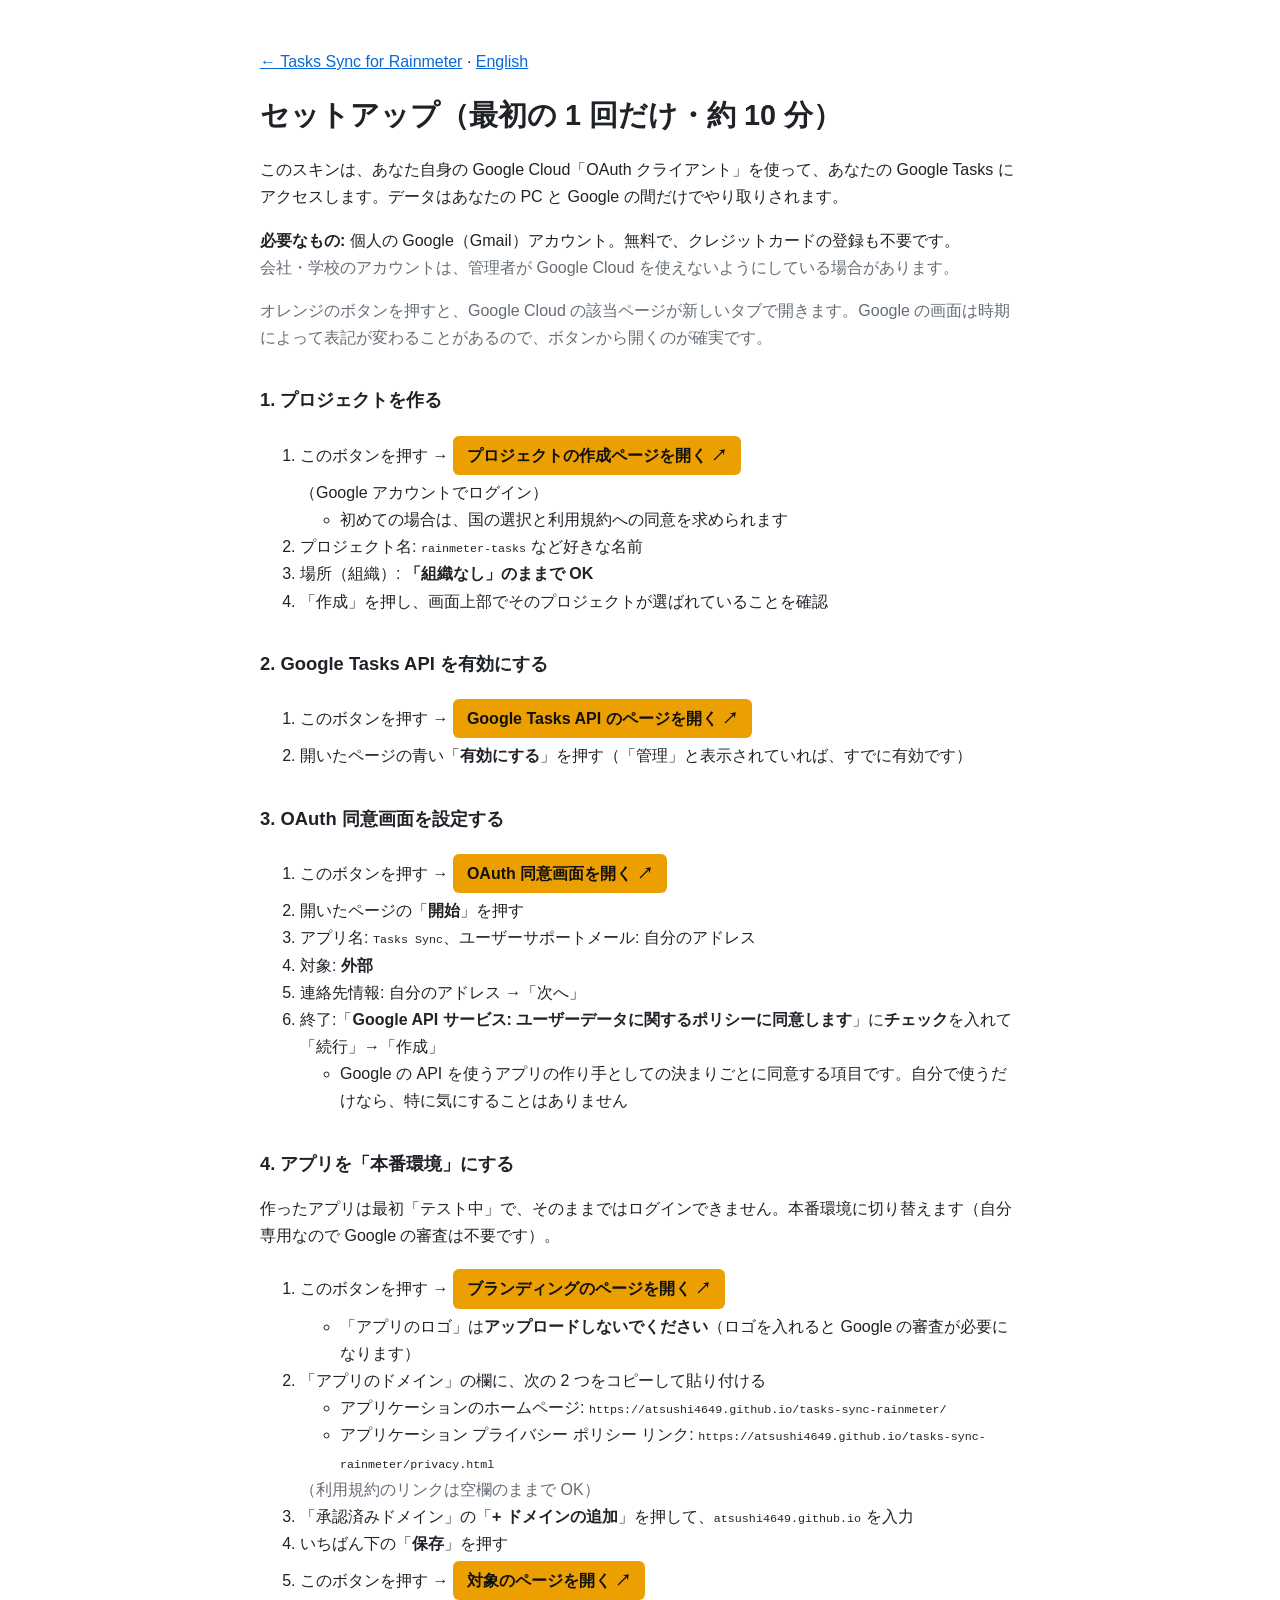
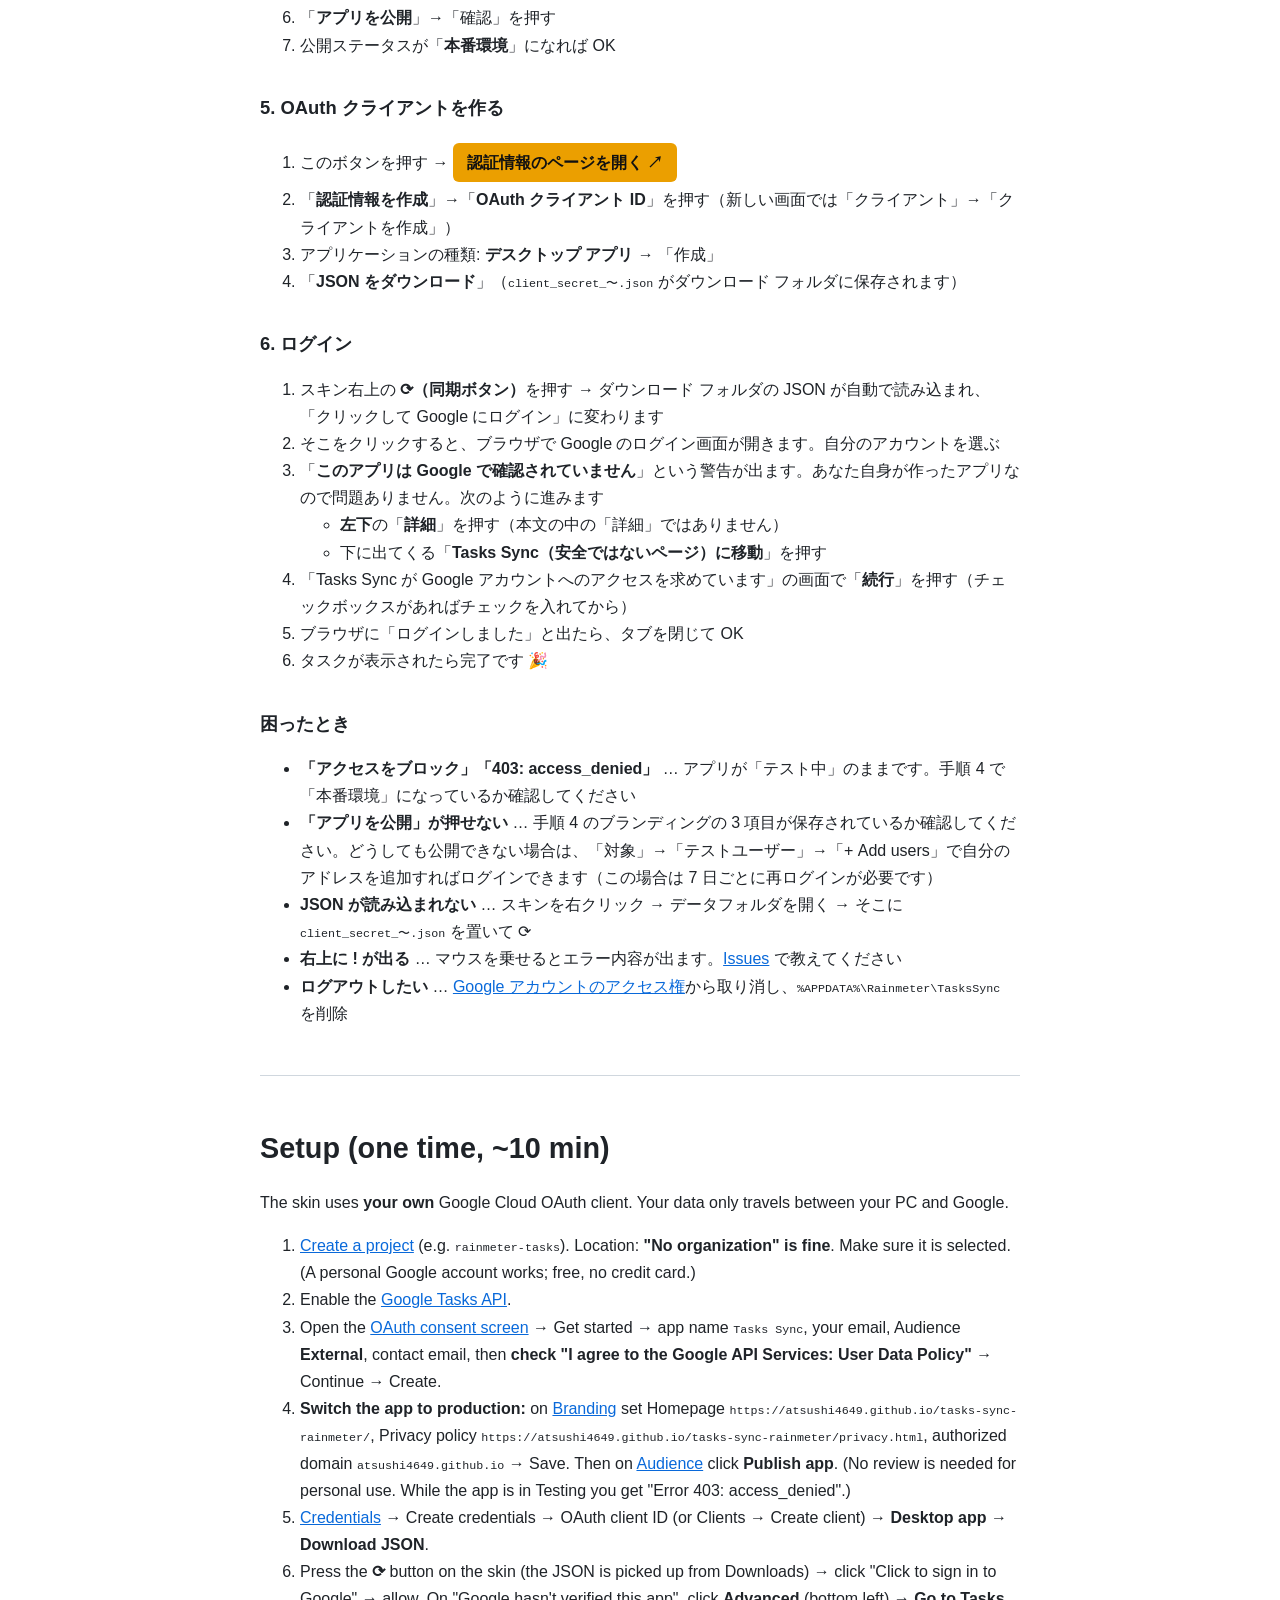
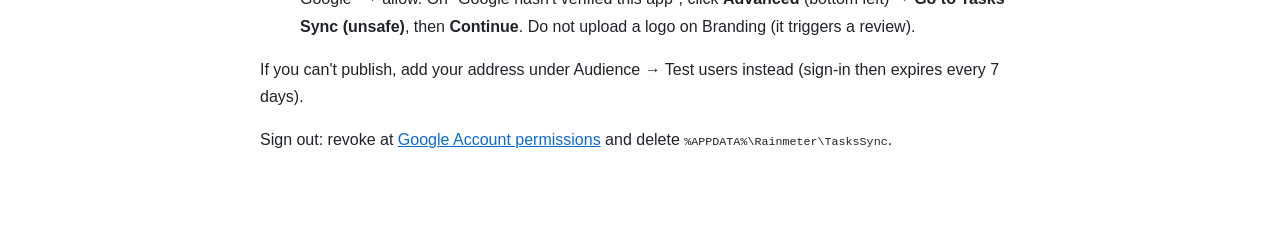
==== commit 1814c0f5: "Setup guide: logo note on branding step, save last, explain unverified-app screen Co-Authored-By: Cl" ====
--- a/docs/setup.html
+++ b/docs/setup.html
@@ -41,18 +41,20 @@
 <li>終了:「<strong>Google API サービス: ユーザーデータに関するポリシーに同意します</strong>」に<strong>チェック</strong>を入れて「続行」→「作成」
   <ul><li>Google の API を使うアプリの作り手としての決まりごとに同意する項目です。自分で使うだけなら、特に気にすることはありません</li></ul></li>
 </ol>
-<p class="muted">ロゴはアップロードしないでください（Google の審査が必要になります）。</p>
 
 <h2>4. アプリを「本番環境」にする</h2>
 <p>作ったアプリは最初「テスト中」で、そのままではログインできません。本番環境に切り替えます（自分専用なので Google の審査は不要です）。</p>
 <ol>
-<li>このボタンを押す → <a class="btn" href="https://console.cloud.google.com/auth/branding" target="_blank">ブランディングのページを開く ↗</a></li>
-<li>次の 3 つを入力して、いちばん下の「<strong>保存</strong>」を押す
+<li>このボタンを押す → <a class="btn" href="https://console.cloud.google.com/auth/branding" target="_blank">ブランディングのページを開く ↗</a>
+  <ul><li>「アプリのロゴ」は<strong>アップロードしないでください</strong>（ロゴを入れると Google の審査が必要になります）</li></ul></li>
+<li>「アプリのドメイン」の欄に、次の 2 つをコピーして貼り付ける
   <ul>
   <li>アプリケーションのホームページ: <code>https://atsushi4649.github.io/tasks-sync-rainmeter/</code></li>
   <li>アプリケーション プライバシー ポリシー リンク: <code>https://atsushi4649.github.io/tasks-sync-rainmeter/privacy.html</code></li>
-  <li>承認済みドメイン（「+ ドメインの追加」）: <code>atsushi4649.github.io</code></li>
-  </ul></li>
+  </ul>
+  <span class="muted">（利用規約のリンクは空欄のままで OK）</span></li>
+<li>「承認済みドメイン」の「<strong>+ ドメインの追加</strong>」を押して、<code>atsushi4649.github.io</code> を入力</li>
+<li>いちばん下の「<strong>保存</strong>」を押す</li>
 <li>このボタンを押す → <a class="btn" href="https://console.cloud.google.com/auth/audience" target="_blank">対象のページを開く ↗</a></li>
 <li>「<strong>アプリを公開</strong>」→「確認」を押す</li>
 <li>公開ステータスが「<strong>本番環境</strong>」になれば OK</li>
@@ -68,8 +70,14 @@
 <h2>6. ログイン</h2>
 <ol>
 <li>スキン右上の <strong>⟳（同期ボタン）</strong>を押す → ダウンロード フォルダの JSON が自動で読み込まれ、「クリックして Google にログイン」に変わります</li>
-<li>クリック → ブラウザで許可</li>
-<li>「Google はこのアプリを確認していません」と出たら「<strong>続行</strong>」（または「詳細」→「安全ではないページに移動」）。自分で作ったアプリなので問題ありません</li>
+<li>そこをクリックすると、ブラウザで Google のログイン画面が開きます。自分のアカウントを選ぶ</li>
+<li>「<strong>このアプリは Google で確認されていません</strong>」という警告が出ます。あなた自身が作ったアプリなので問題ありません。次のように進みます
+  <ul>
+  <li><strong>左下</strong>の「<strong>詳細</strong>」を押す（本文の中の「詳細」ではありません）</li>
+  <li>下に出てくる「<strong>Tasks Sync（安全ではないページ）に移動</strong>」を押す</li>
+  </ul></li>
+<li>「Tasks Sync が Google アカウントへのアクセスを求めています」の画面で「<strong>続行</strong>」を押す（チェックボックスがあればチェックを入れてから）</li>
+<li>ブラウザに「ログインしました」と出たら、タブを閉じて OK</li>
 <li>タスクが表示されたら完了です 🎉</li>
 </ol>
 
@@ -89,10 +97,10 @@
 <ol>
 <li><a href="https://console.cloud.google.com/projectcreate" target="_blank">Create a project</a> (e.g. <code>rainmeter-tasks</code>). Location: <strong>"No organization" is fine</strong>. Make sure it is selected. (A personal Google account works; free, no credit card.)</li>
 <li>Enable the <a href="https://console.cloud.google.com/apis/library/tasks.googleapis.com" target="_blank">Google Tasks API</a>.</li>
-<li>Open the <a href="https://console.cloud.google.com/apis/credentials/consent" target="_blank">OAuth consent screen</a> → Get started → app name <code>Tasks Sync</code>, your email, Audience <strong>External</strong>, contact email, then <strong>check "I agree to the Google API Services: User Data Policy"</strong> → Continue → Create. Do not upload a logo.</li>
+<li>Open the <a href="https://console.cloud.google.com/apis/credentials/consent" target="_blank">OAuth consent screen</a> → Get started → app name <code>Tasks Sync</code>, your email, Audience <strong>External</strong>, contact email, then <strong>check "I agree to the Google API Services: User Data Policy"</strong> → Continue → Create.</li>
 <li><strong>Switch the app to production:</strong> on <a href="https://console.cloud.google.com/auth/branding" target="_blank">Branding</a> set Homepage <code>https://atsushi4649.github.io/tasks-sync-rainmeter/</code>, Privacy policy <code>https://atsushi4649.github.io/tasks-sync-rainmeter/privacy.html</code>, authorized domain <code>atsushi4649.github.io</code> → Save. Then on <a href="https://console.cloud.google.com/auth/audience" target="_blank">Audience</a> click <strong>Publish app</strong>. (No review is needed for personal use. While the app is in Testing you get "Error 403: access_denied".)</li>
 <li><a href="https://console.cloud.google.com/apis/credentials" target="_blank">Credentials</a> → Create credentials → OAuth client ID (or Clients → Create client) → <strong>Desktop app</strong> → <strong>Download JSON</strong>.</li>
-<li>Press the <strong>⟳</strong> button on the skin (the JSON is picked up from Downloads) → click "Click to sign in to Google" → allow. On "Google hasn't verified this app", choose <strong>Continue</strong>.</li>
+<li>Press the <strong>⟳</strong> button on the skin (the JSON is picked up from Downloads) → click "Click to sign in to Google" → allow. On "Google hasn't verified this app", click <strong>Advanced</strong> (bottom left) → <strong>Go to Tasks Sync (unsafe)</strong>, then <strong>Continue</strong>. Do not upload a logo on Branding (it triggers a review).</li>
 </ol>
 <p>If you can't publish, add your address under Audience → Test users instead (sign-in then expires every 7 days).</p><p>Sign out: revoke at <a href="https://myaccount.google.com/permissions">Google Account permissions</a> and delete <code>%APPDATA%\Rainmeter\TasksSync</code>.</p>
 </main>
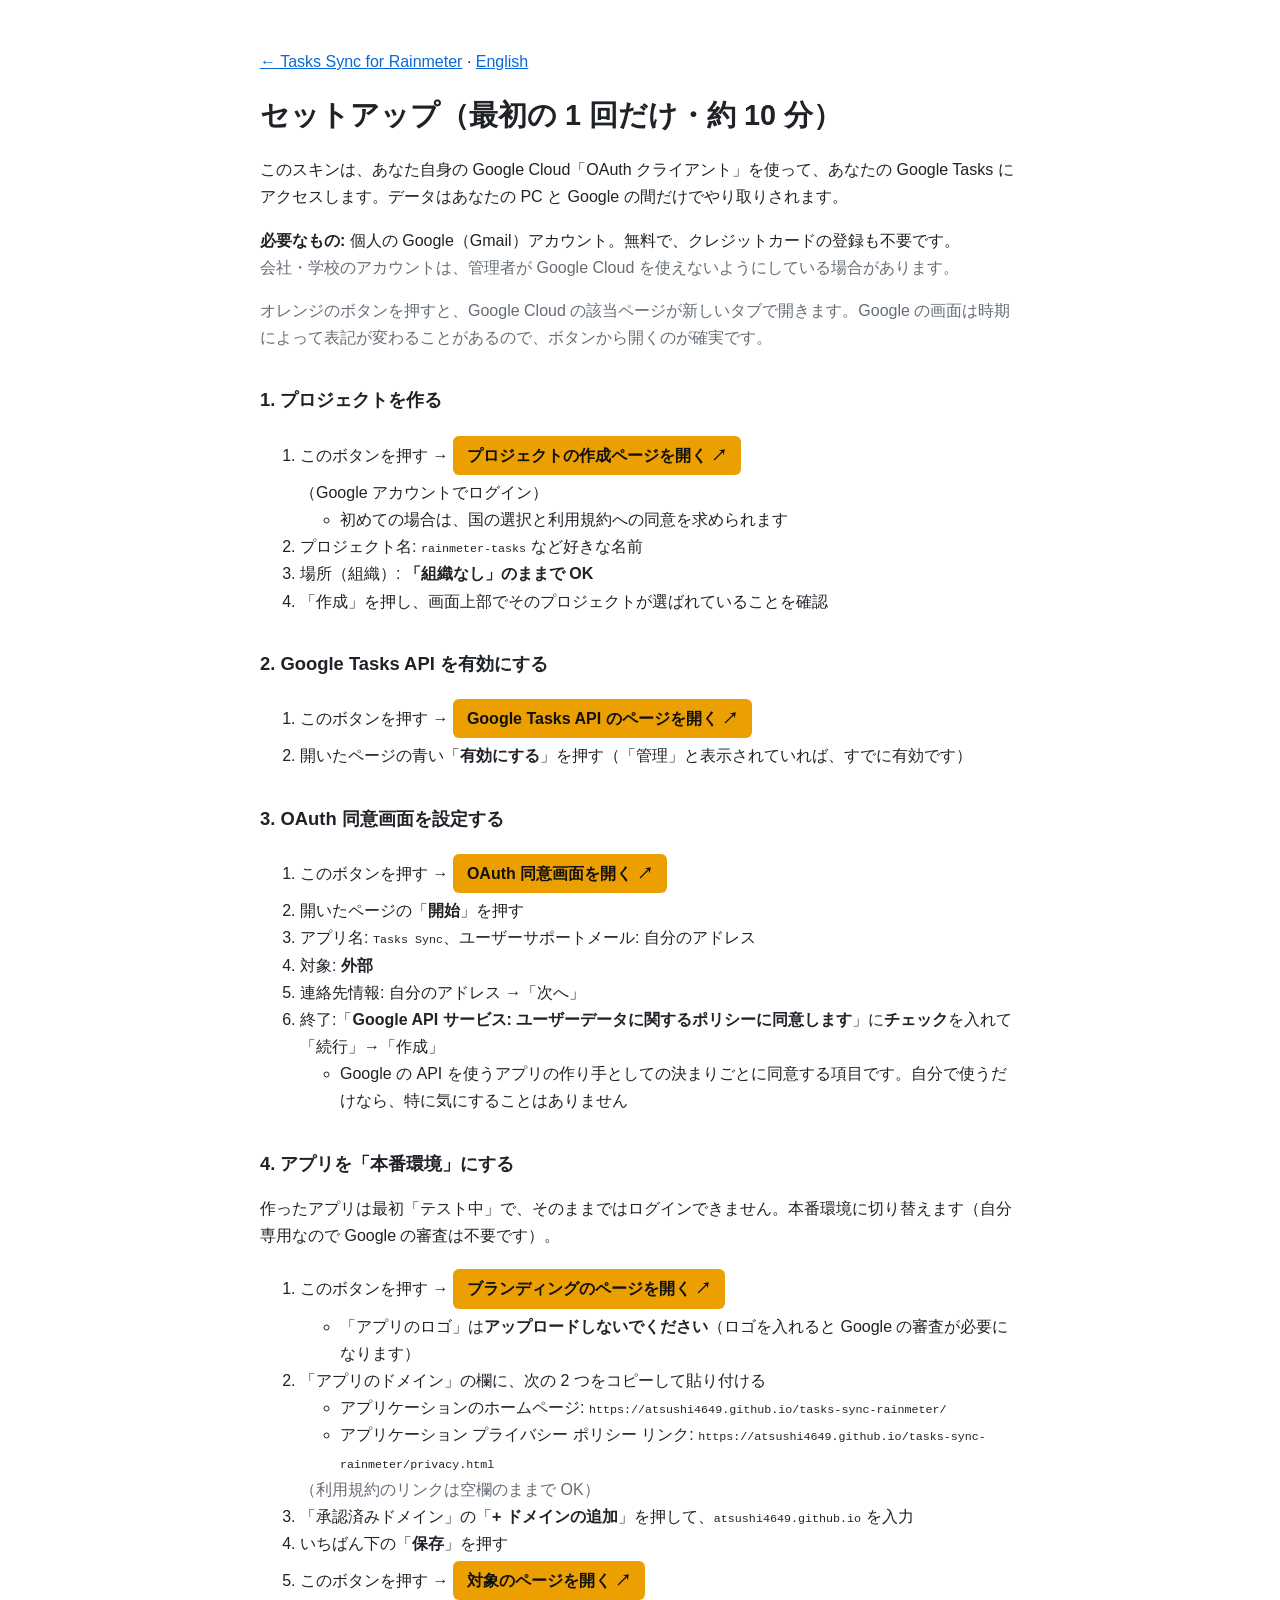
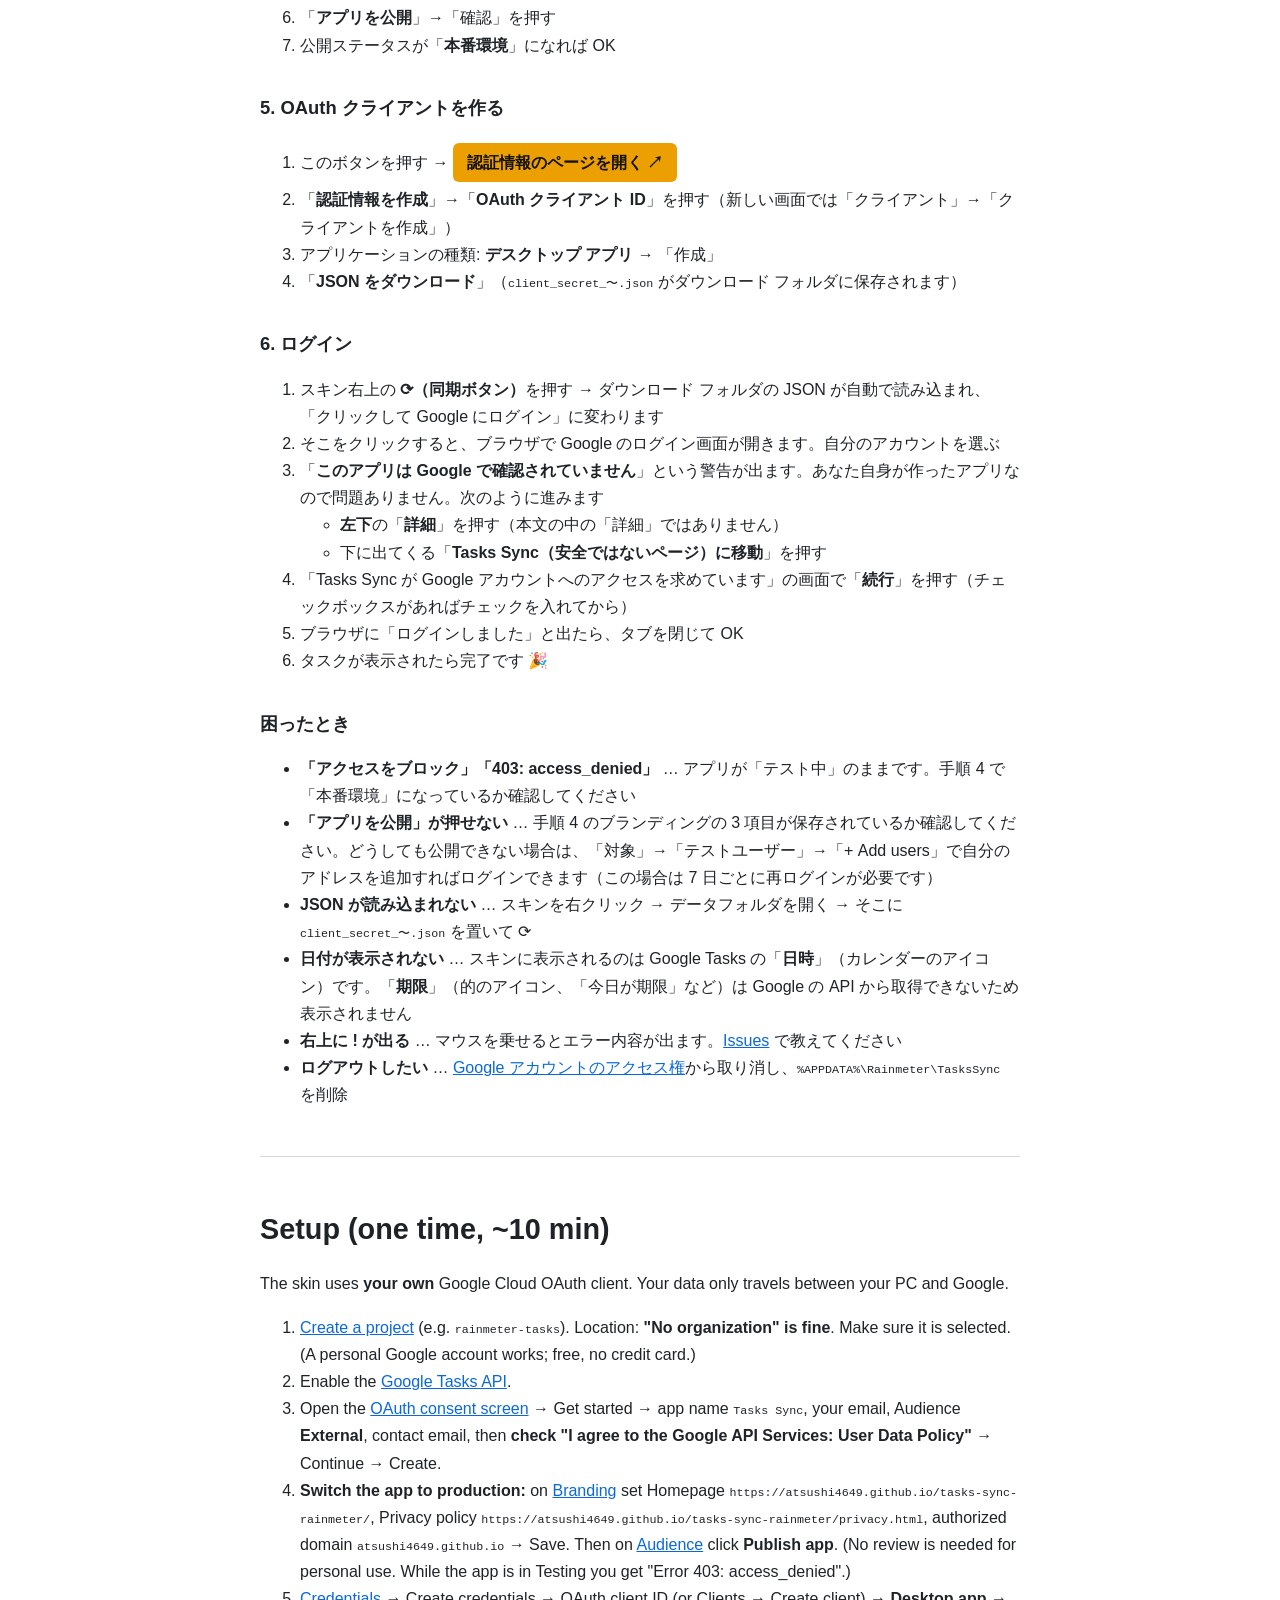
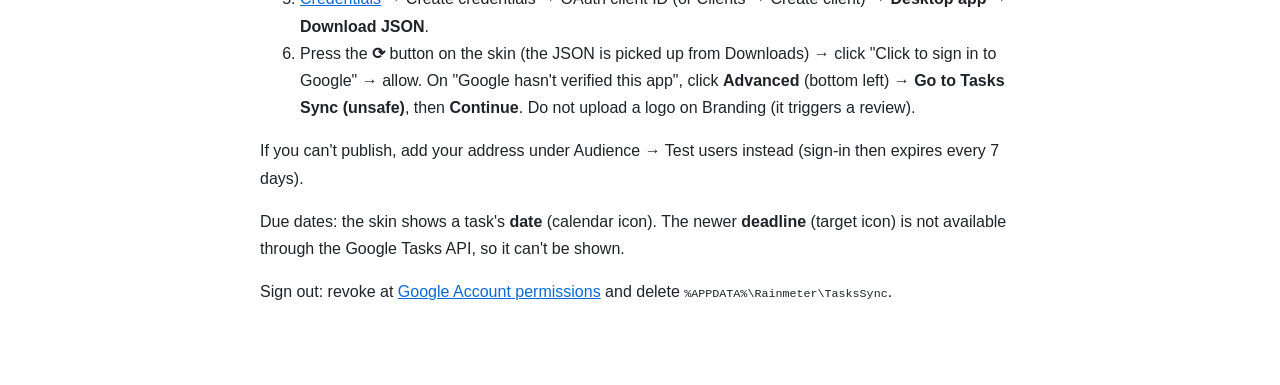
==== commit 22d7411b: "Document that Tasks 'deadline' isn't exposed by the API Co-Authored-By: Claude Opus 5.5 <noreply@ant" ====
--- a/docs/setup.html
+++ b/docs/setup.html
@@ -86,6 +86,7 @@
 <li><strong>「アクセスをブロック」「403: access_denied」</strong> … アプリが「テスト中」のままです。手順 4 で「本番環境」になっているか確認してください</li>
 <li><strong>「アプリを公開」が押せない</strong> … 手順 4 のブランディングの 3 項目が保存されているか確認してください。どうしても公開できない場合は、「対象」→「テストユーザー」→「+ Add users」で自分のアドレスを追加すればログインできます（この場合は 7 日ごとに再ログインが必要です）</li>
 <li><strong>JSON が読み込まれない</strong> … スキンを右クリック → データフォルダを開く → そこに <code>client_secret_〜.json</code> を置いて ⟳</li>
+<li><strong>日付が表示されない</strong> … スキンに表示されるのは Google Tasks の「<strong>日時</strong>」（カレンダーのアイコン）です。「<strong>期限</strong>」（的のアイコン、「今日が期限」など）は Google の API から取得できないため表示されません</li>
 <li><strong>右上に ! が出る</strong> … マウスを乗せるとエラー内容が出ます。<a href="https://github.com/atsushi4649/tasks-sync-rainmeter/issues">Issues</a> で教えてください</li>
 <li><strong>ログアウトしたい</strong> … <a href="https://myaccount.google.com/permissions">Google アカウントのアクセス権</a>から取り消し、<code>%APPDATA%\Rainmeter\TasksSync</code> を削除</li>
 </ul>
@@ -102,7 +103,8 @@
 <li><a href="https://console.cloud.google.com/apis/credentials" target="_blank">Credentials</a> → Create credentials → OAuth client ID (or Clients → Create client) → <strong>Desktop app</strong> → <strong>Download JSON</strong>.</li>
 <li>Press the <strong>⟳</strong> button on the skin (the JSON is picked up from Downloads) → click "Click to sign in to Google" → allow. On "Google hasn't verified this app", click <strong>Advanced</strong> (bottom left) → <strong>Go to Tasks Sync (unsafe)</strong>, then <strong>Continue</strong>. Do not upload a logo on Branding (it triggers a review).</li>
 </ol>
-<p>If you can't publish, add your address under Audience → Test users instead (sign-in then expires every 7 days).</p><p>Sign out: revoke at <a href="https://myaccount.google.com/permissions">Google Account permissions</a> and delete <code>%APPDATA%\Rainmeter\TasksSync</code>.</p>
+<p>If you can't publish, add your address under Audience → Test users instead (sign-in then expires every 7 days).</p><p>Due dates: the skin shows a task's <strong>date</strong> (calendar icon). The newer <strong>deadline</strong> (target icon) is not available through the Google Tasks API, so it can't be shown.</p>
+<p>Sign out: revoke at <a href="https://myaccount.google.com/permissions">Google Account permissions</a> and delete <code>%APPDATA%\Rainmeter\TasksSync</code>.</p>
 </main>
 </body>
 </html>
--- a/docs/style.css
+++ b/docs/style.css
@@ -15,3 +15,7 @@
 a.btn { display: inline-block; margin: 4px 0; padding: 6px 14px; border-radius: 6px;
   background: #eb9f00; color: #111; font-weight: 600; text-decoration: none; }
 a.btn:hover { background: #ffb31a; }
+a.btn.secondary { background: transparent; color: var(--fg); border: 1px solid var(--line); }
+a.btn.secondary:hover { border-color: var(--muted); }
+.shots { display: flex; flex-wrap: wrap; gap: 12px; margin: 24px 0; }
+.shots img { max-width: 100%; height: auto; border-radius: 10px; box-shadow: 0 4px 16px rgba(0,0,0,.25); }
